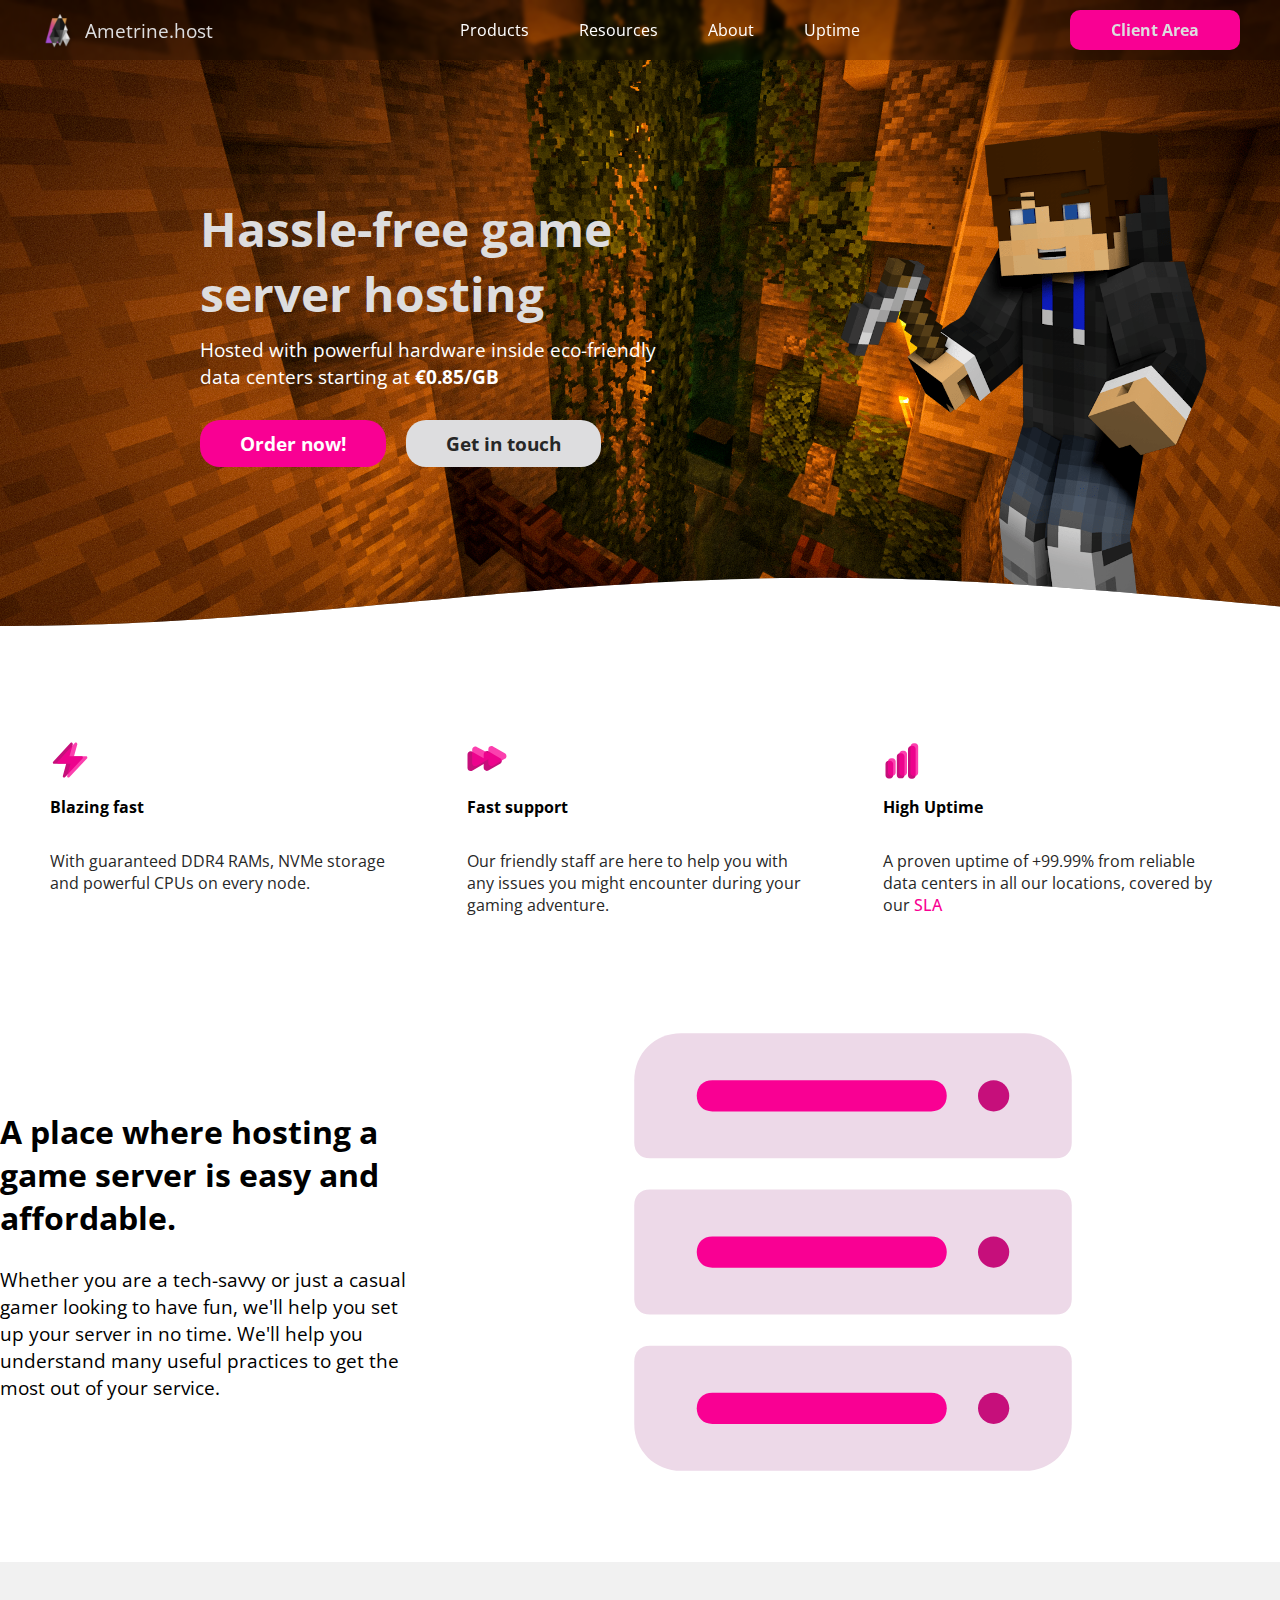
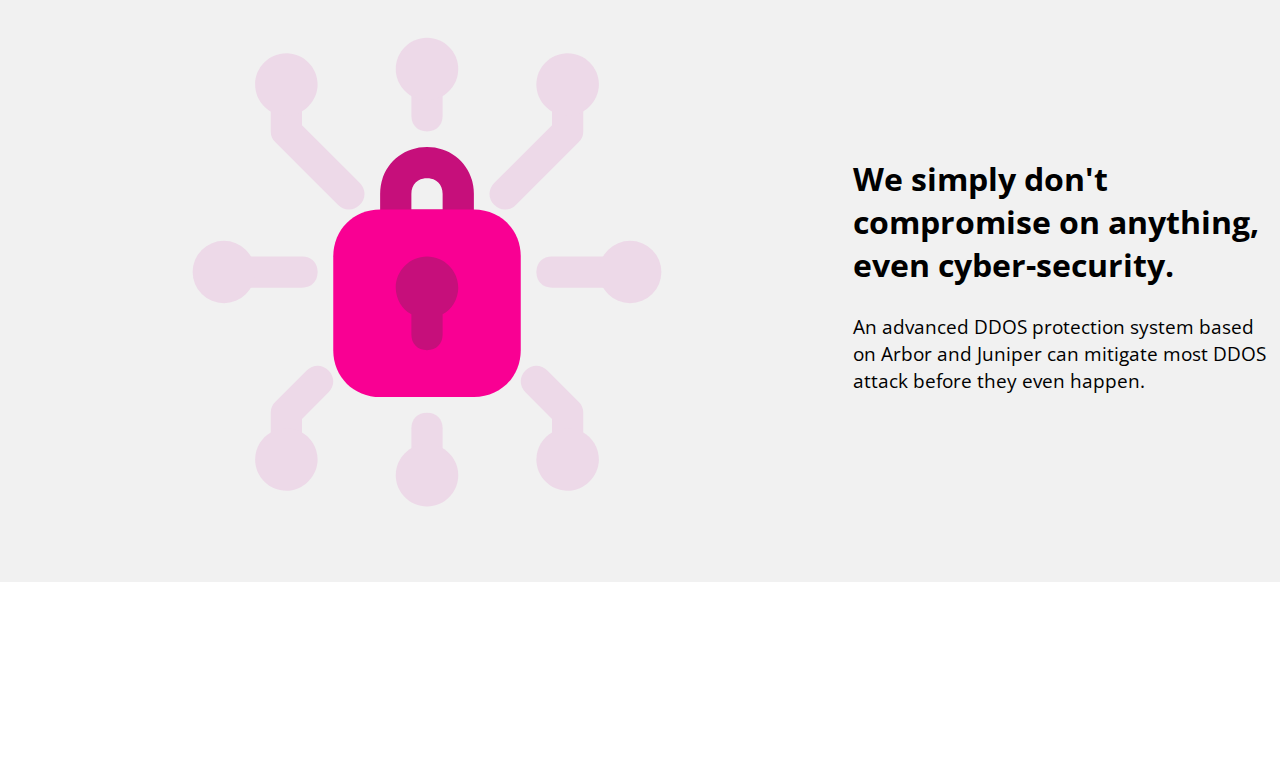
==== html/index.html @ de7c8559 "Cleanup" ====
<!DOCTYPE html>
<html>

<head>
    <link rel="stylesheet" href="../css/index.css">

    <link rel="preconnect" href="https://fonts.googleapis.com">
    <link rel="preconnect" href="https://fonts.gstatic.com" crossorigin>
    <link
        href="https://fonts.googleapis.com/css2?family=Open+Sans:ital,wght@0,400;0,500;0,700;1,400;1,500;1,700&display=swap"
        rel="stylesheet">
</head>

<body>
    <nav>
        <div>
            <a id="logo-wrapper" href=""><img width="40px" src="../images/trademark/AmetrineSmall.webp">Ametrine.host</a>
            <div class="anchor-wrapper">
                <a href="">Products</a>
                <a href="">Resources</a>
                <a href="">About</a>
                <a href="">Uptime</a>
            </div>
            <a id="client-area" href="">Client Area</a>
        </div>
    </nav>
    <header>
        <div class="content-wrapper">
            <span class="header-text">
                <h1>
                    Hassle-free game server hosting
                </h1>
                <p>Hosted with powerful hardware inside eco-friendly data centers starting at <b>€0.85/GB</b></p>
                <div class="cta">
                    <a class="cta-1" href="">Order now!</a>
                    <a class="cta-2" href="">Get in touch</a>
                </div>
            </span>
        </div>
        <!--TODO: replace skin.png with commercial use imagery-->
        <img src="../images/skin.png">
    </header>
    <section id="cards-wrapper">
        <div class="cards">
            <div class="card">
                <img src="../images/svg/bolt.svg" width="40" height="40"/>
                <p><b>Blazing fast</b></p>
                <p>With guaranteed DDR4 RAMs, NVMe storage and powerful CPUs on every node.</p>
            </div>
            <div class="card">
                <img src="../images/svg/fast.svg" width="40" height="40"/>
                <p><b>Fast support</b></p>
                <p>Our friendly staff are here to help you with any issues you might encounter during your gaming adventure.</p>
            </div>
            <div class="card">
                <img src="../images/svg/uptime.svg" width="40" height="40"/>
                <p><b>High Uptime</b></p>
                <p>A proven uptime of +99.99% from reliable data centers in all our locations, covered by our <a href="">SLA</a></p>
            </div>
            <!--
            <div class="card">
                <img src="../images/svg/backup.svg" width="40" height="40"/>
                <p><b>Automatic Backups</b></p>
                <p><b>PLANNED FEATURE:</b> Offsite automatic backups every 12 hours.</p>
            </div>
            -->
        </div>
    </section>
    <section>
        <div class="long-description">
            <div class="left">
                <span>
                    <h2>A place where hosting a game server is easy and affordable.</h2>
                    <p>
                        Whether you are a tech-savvy or just a casual gamer looking to have fun, we'll help you set up your server in no time. We'll help you understand many
                        useful practices to get the most out of your service.
                    </p>
                </span>
                <img width="500" src="../images/svg/database.svg"/>
            </div>
        </div>
        <div class="long-description">
            <div class="right">
                <img width="500" src="../images/svg/cyber.svg"/>
                <span>
                    <h2>We simply don't compromise on anything, even cyber-security.</h2>
                    <p>
                        An advanced DDOS protection system based on Arbor and Juniper can mitigate most DDOS attack before they even happen.
                    </p>
                </span>
            </div>
        </div>
    </section>
    <script src="../js/index.js"></script>
</body>

</html>
---- css/index.css ----
:root{
    --page-gutter: 40px;
    --black: #272727;
    --white: #DDDDDF;
    --orange: #FE9000;
    --pink: #F90093;
    --magenta: #C60F7B;
    --content-width: 1280px;
    --border-radius: 10px;
}

* {
    box-sizing: border-box;
    font-family: 'Open Sans', sans-serif;
}

body{
    display: grid;
    margin: 0;
    grid-template-columns: 1fr;
    row-gap: 0;
    background-color: white;
    padding: 0 0 200px 0;
}

nav{
    width: 100vw;
    position: fixed;
    top: 0;
    left: 0;
    display: flex;
    justify-content: center;
    padding: 10px 0;
    z-index: 20;
    background: rgba(0,0,0,0.2);
    backdrop-filter: blur(2px);
    transition: backdrop-filter 0.5s ease, background 0.5s ease;
}
nav.scrolled{
    background: rgba(0,0,0,0.4);
    backdrop-filter: blur(5px);
}
nav > div{
    max-width: var(--content-width);
    width: 100%;
    padding: 0 var(--page-gutter);
    display: flex;
    flex-flow: row nowrap;
    justify-content: space-between;
}

#logo-wrapper{
    display: flex;
    flex-flow: row nowrap;
    align-items: center;
    gap: 5px;
    text-decoration: none;
    font-size: 1.2rem;
    color: var(--white);
    width: 170px;
    margin-right: 40px;
}

.anchor-wrapper{
    display: flex;
    gap: 50px;
    align-items: center;
}

.anchor-wrapper a{
    color: white;
    text-decoration: none;
}

.anchor-wrapper a:hover{
    color: var(--pink);
    text-decoration: none;
}

#client-area{
    width: 170px;
    padding-inline: 10px;
    background-color: var(--pink);
    display: grid;
    place-items: center;
    border-radius: var(--border-radius);
    cursor: pointer;
    text-decoration: none;
    color: var(--white);
    font-weight: bold;
}
#client-area:hover{
    filter: brightness(1.2);
}

header{
    width: 100%;
    height: 70vh;
    background: url("../images/header.jpg");
    background-size: cover;
    background-position: 0% 60%;
    backdrop-filter: brightness(0.5);
    z-index: 2;
    display: grid;
    place-items: center;
    grid-template-columns: 2fr 1fr;
    position: relative;
    padding: 0 var(--page-gutter);
    clip-path: polygon(100% 0%, 0% 0% , 0% 99.36%, 1% 99.36%, 2% 99.34%, 3% 99.32%, 4% 99.29%, 5% 99.25%, 6% 99.20%, 7% 99.14%, 8% 99.07%, 9% 99.00%, 10% 98.91%, 11% 98.82%, 12% 98.72%, 13% 98.61%, 14% 98.50%, 15% 98.38%, 16% 98.25%, 17% 98.11%, 18% 97.97%, 19% 97.82%, 20% 97.67%, 21% 97.51%, 22% 97.35%, 23% 97.18%, 24% 97.01%, 25% 96.83%, 26% 96.66%, 27% 96.48%, 28% 96.29%, 29% 96.11%, 30% 95.92%, 31% 95.74%, 32% 95.55%, 33% 95.36%, 34% 95.18%, 35% 94.99%, 36% 94.80%, 37% 94.62%, 38% 94.44%, 39% 94.26%, 40% 94.09%, 41% 93.92%, 42% 93.75%, 43% 93.59%, 44% 93.43%, 45% 93.27%, 46% 93.13%, 47% 92.98%, 48% 92.85%, 49% 92.72%, 50% 92.60%, 51% 92.48%, 52% 92.37%, 53% 92.27%, 54% 92.18%, 55% 92.09%, 56% 92.02%, 57% 91.95%, 58% 91.89%, 59% 91.84%, 60% 91.80%, 61% 91.76%, 62% 91.74%, 63% 91.73%, 64% 91.72%, 65% 91.72%, 66% 91.74%, 67% 91.76%, 68% 91.79%, 69% 91.83%, 70% 91.88%, 71% 91.94%, 72% 92.00%, 73% 92.08%, 74% 92.16%, 75% 92.25%, 76% 92.35%, 77% 92.46%, 78% 92.57%, 79% 92.70%, 80% 92.82%, 81% 92.96%, 82% 93.10%, 83% 93.25%, 84% 93.40%, 85% 93.56%, 86% 93.72%, 87% 93.89%, 88% 94.06%, 89% 94.23%, 90% 94.41%, 91% 94.59%, 92% 94.77%, 93% 94.96%, 94% 95.14%, 95% 95.33%, 96% 95.52%, 97% 95.70%, 98% 95.89%, 99% 96.08%, 100% 96.26%);
}
header img{
    height: 500px;
    align-self:flex-end;
    justify-self: left;
    margin-right: 20px;
}
.content-wrapper{
    display: grid;
    width: 100%;
    max-width: var(--content-width);
    place-items: center;
}

.header-text{
    display: grid;
    text-align: left;
    max-width: 480px;
}

header .content-wrapper h1{
    color: var(--white);
    font-size: 3rem;
    margin-bottom: 10px;
}
header .content-wrapper p{
    color: white;
    margin: 0;
    font-size: 1.2rem;
}

.cta{
    display: flex;
    gap: 20px;
    margin-top: 30px;
}
.cta a{
    padding: 10px 40px;
    border-radius: calc(var(--border-radius) * 2);
    text-decoration: none;
    font-size: 1.2rem;
    font-weight: bold;
}
.cta a:hover{
    filter: brightness(1.2);
}
.cta a.cta-1{
    background: var(--pink);
    color: white;
}
.cta a.cta-2{
    background: var(--white);
    color: var(--black);
}

section {
    display: grid;
    place-items: center;
    width: 100%;
}

#cards-wrapper{
    padding: 0 var(--page-gutter);
}

.cards{
    display: grid;
    grid-template-columns: repeat(3, 1fr);
    margin-top: 100px;
    max-width: var(--content-width);
    width: 100%;
    column-gap: 50px;
}

.card{
    display: flex;
    flex-flow: column nowrap;
    padding: 10px;
    border-radius: var(--border-radius);
    transition: transform 0.5s ease,
                background 0.5s ease,
                box-shadow 0.5s ease;
}

.card:hover{
    background: #f1f1f1;
    transform: translateY(-10px);
    box-shadow: 10px 10px 10px rgba(0,0,0,0.1);
}

.card svg{
    width: 40px;
}
.card > p:last-of-type{
    color: #272727;
    font-weight: 400;
}


.long-description{
    display: grid;
    place-items: center;
    width: 100%;
}

.long-description div{
    width: 100%;
    max-width: var(--content-width);
    display: grid;
    padding: 60px 0;
}

.long-description:nth-child(2n){
    background-color: #f1f1f1;
}

.long-description div.left{
    grid-template-columns: 1fr 2fr;
}
.long-description div.right{
    grid-template-columns: 2fr 1fr;
}

.long-description img{
    justify-self: center;
}

.long-description div h2{
    font-size: 2rem;
}
.long-description div p{
    font-size: 1.2rem;
}

.long-description span{
    align-self: center;
}

section a{
    text-decoration: none;
    color: var(--pink);
    font-weight: 500;
}

section a:hover{
    color: var(--magenta);
}

@media (max-width: 1000px){

}
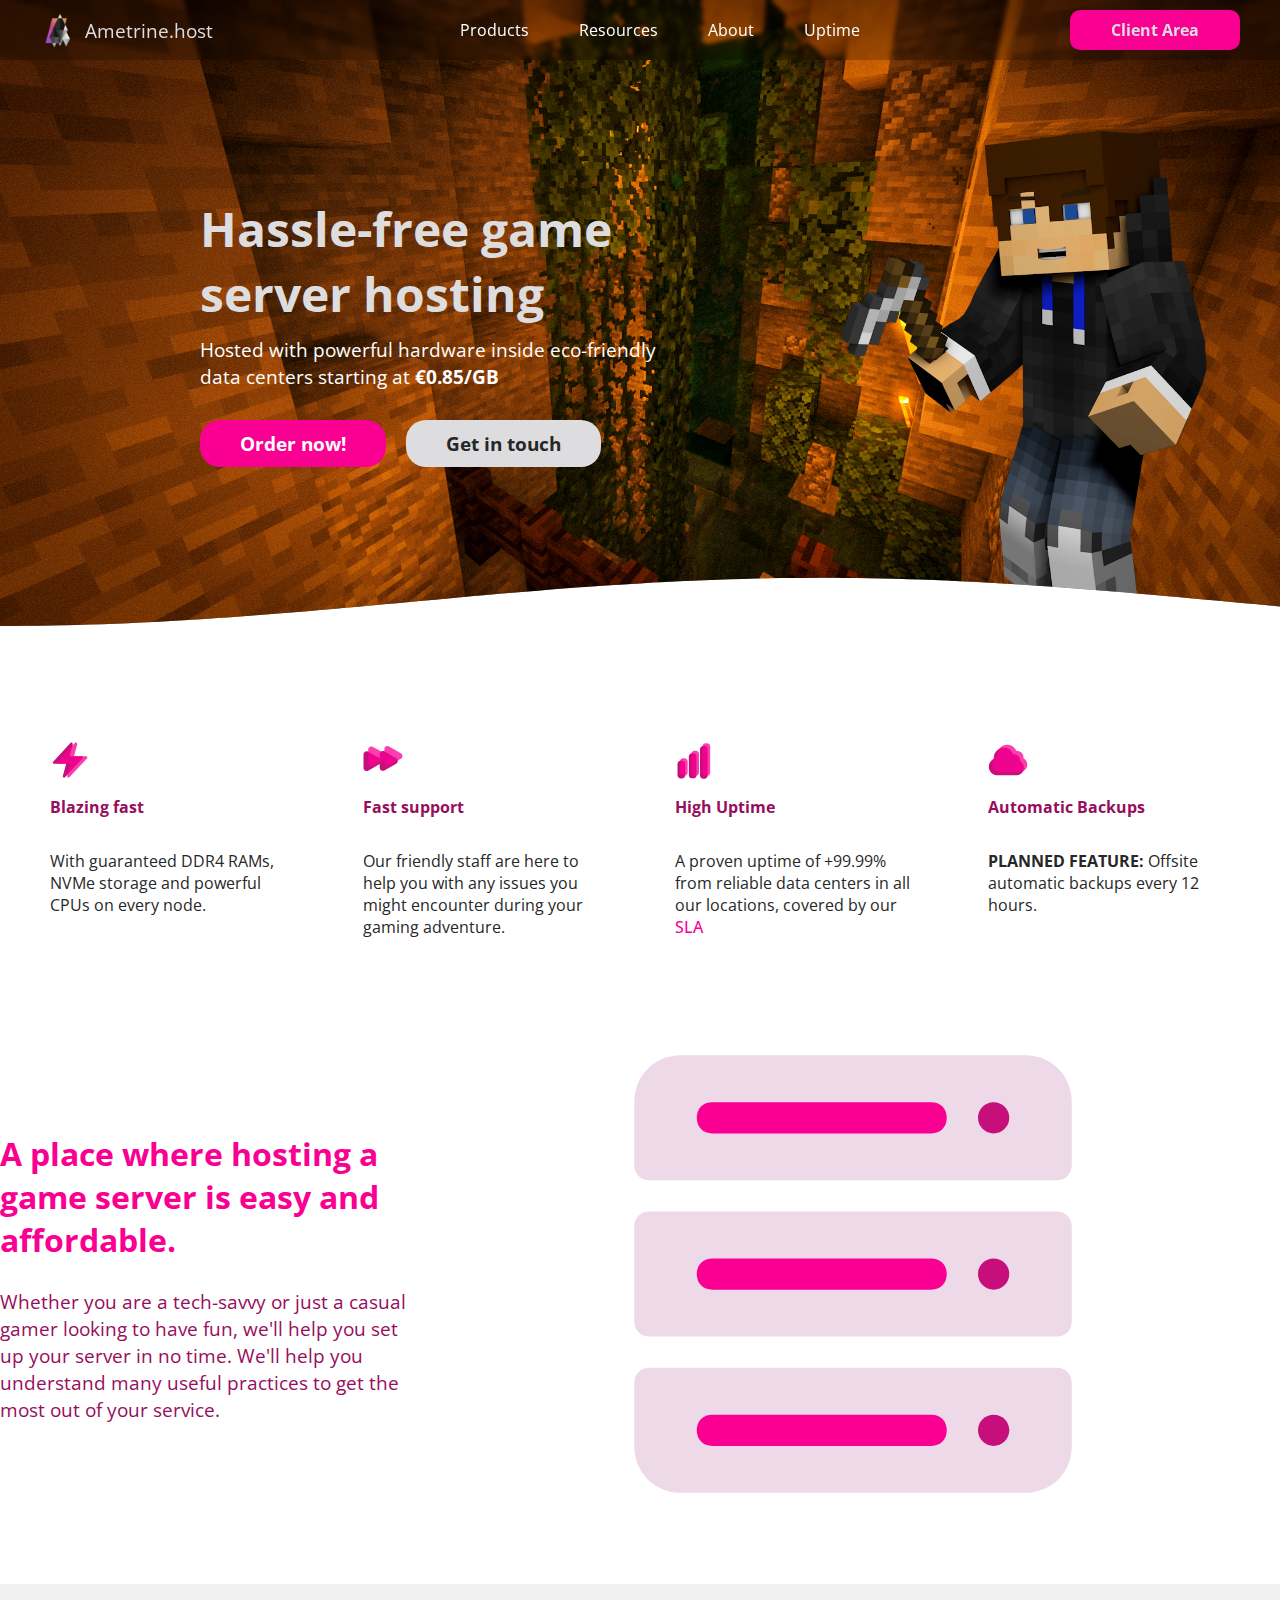
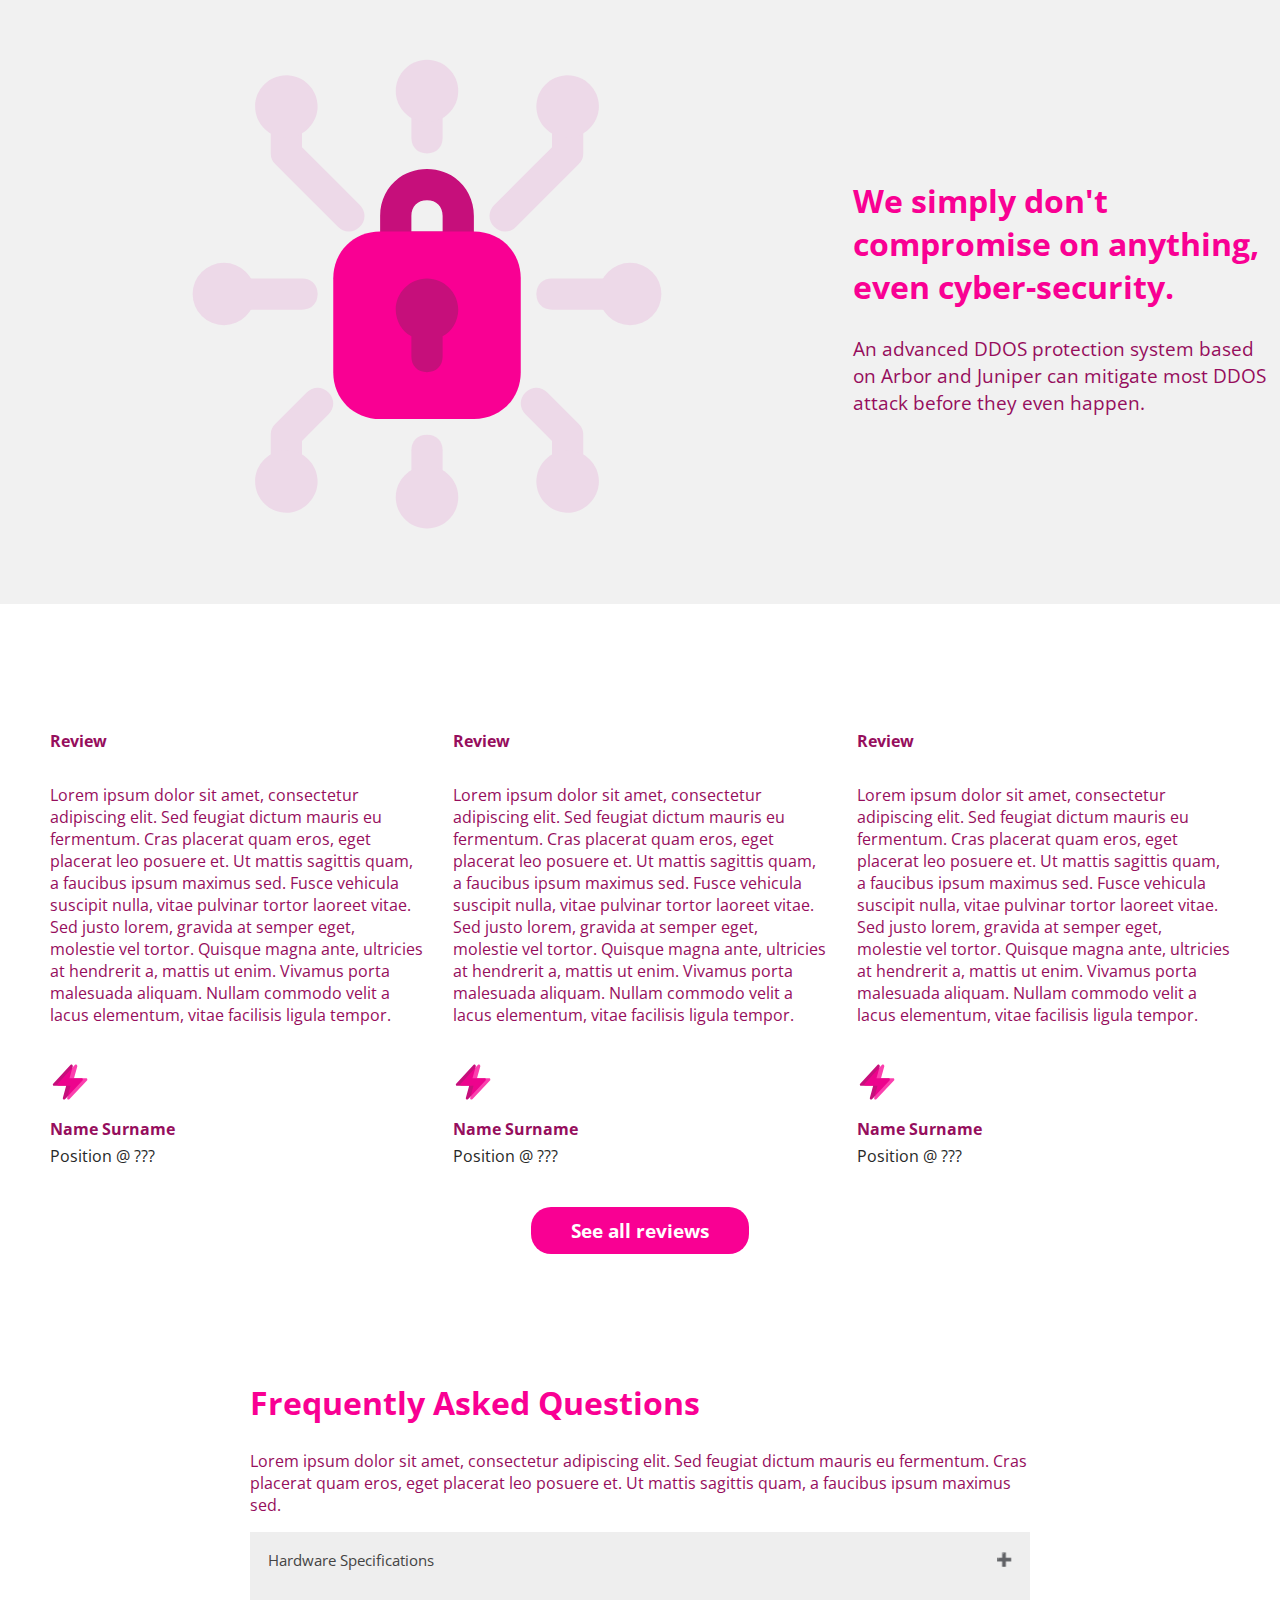
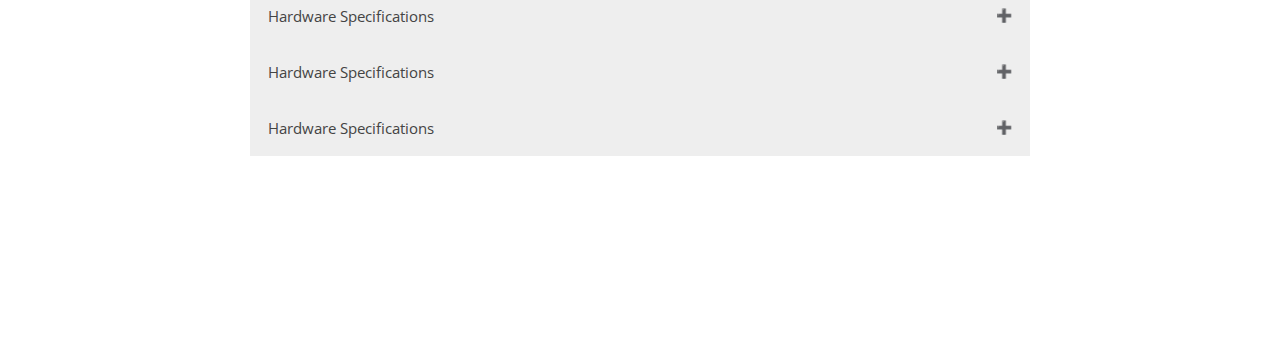
==== commit 1a73cf1b: "." ====
--- a/html/index.html
+++ b/html/index.html
@@ -57,13 +57,12 @@
                 <p><b>High Uptime</b></p>
                 <p>A proven uptime of +99.99% from reliable data centers in all our locations, covered by our <a href="">SLA</a></p>
             </div>
-            <!--
             <div class="card">
                 <img src="../images/svg/backup.svg" width="40" height="40"/>
                 <p><b>Automatic Backups</b></p>
                 <p><b>PLANNED FEATURE:</b> Offsite automatic backups every 12 hours.</p>
             </div>
-            -->
+            
         </div>
     </section>
     <section>
@@ -91,6 +90,58 @@
             </div>
         </div>
     </section>
+    <section id="reviews-wrapper">
+        <div class="cards">
+            <div class="card">
+                <p><b>Review</b></p>
+                <p>Lorem ipsum dolor sit amet, consectetur adipiscing elit. Sed feugiat dictum mauris eu fermentum. Cras placerat quam eros, eget placerat leo posuere et. Ut mattis sagittis quam, a faucibus ipsum maximus sed. Fusce vehicula suscipit nulla, vitae pulvinar tortor laoreet vitae. Sed justo lorem, gravida at semper eget, molestie vel tortor. Quisque magna ante, ultricies at hendrerit a, mattis ut enim. Vivamus porta malesuada aliquam. Nullam commodo velit a lacus elementum, vitae facilisis ligula tempor.</p>
+                <img src="../images/svg/bolt.svg" width="40" height="40"/>
+                <p><b>Name Surname</b></p>
+                <p>Position @ ???</p>
+            </div>
+            <div class="card">
+                <p><b>Review</b></p>
+                <p>Lorem ipsum dolor sit amet, consectetur adipiscing elit. Sed feugiat dictum mauris eu fermentum. Cras placerat quam eros, eget placerat leo posuere et. Ut mattis sagittis quam, a faucibus ipsum maximus sed. Fusce vehicula suscipit nulla, vitae pulvinar tortor laoreet vitae. Sed justo lorem, gravida at semper eget, molestie vel tortor. Quisque magna ante, ultricies at hendrerit a, mattis ut enim. Vivamus porta malesuada aliquam. Nullam commodo velit a lacus elementum, vitae facilisis ligula tempor.</p>
+                <img src="../images/svg/bolt.svg" width="40" height="40"/>
+                <p><b>Name Surname</b></p>
+                <p>Position @ ???</p>
+            </div>
+            <div class="card">
+                <p><b>Review</b></p>
+                <p>Lorem ipsum dolor sit amet, consectetur adipiscing elit. Sed feugiat dictum mauris eu fermentum. Cras placerat quam eros, eget placerat leo posuere et. Ut mattis sagittis quam, a faucibus ipsum maximus sed. Fusce vehicula suscipit nulla, vitae pulvinar tortor laoreet vitae. Sed justo lorem, gravida at semper eget, molestie vel tortor. Quisque magna ante, ultricies at hendrerit a, mattis ut enim. Vivamus porta malesuada aliquam. Nullam commodo velit a lacus elementum, vitae facilisis ligula tempor.</p>
+                <img src="../images/svg/bolt.svg" width="40" height="40"/>
+                <p><b>Name Surname</b></p>
+                <p>Position @ ???</p>
+            </div>
+        </div>
+        <div class="cta">
+            <a class="cta-1" href="">See all reviews</a>
+        </div>
+    </section>
+    <section>
+        <div class="faq">
+            <div>
+                <h2>Frequently Asked Questions</h2>
+                <p>Lorem ipsum dolor sit amet, consectetur adipiscing elit. Sed feugiat dictum mauris eu fermentum. Cras placerat quam eros, eget placerat leo posuere et. Ut mattis sagittis quam, a faucibus ipsum maximus sed.</p>
+            </div>
+            <button type="button" class="collapsible">Hardware Specifications</button>
+            <div class="content">
+              <p>Lorem ipsum etc.</p>
+            </div>
+            <button type="button" class="collapsible">Hardware Specifications</button>
+            <div class="content">
+              <p>Lorem ipsum etc.</p>
+            </div> 
+            <button type="button" class="collapsible">Hardware Specifications</button>
+            <div class="content">
+              <p>Lorem ipsum etc.</p>
+            </div> 
+            <button type="button" class="collapsible">Hardware Specifications</button>
+            <div class="content">
+              <p>Lorem ipsum etc.</p>
+            </div> 
+        </div>
+    </section>
     <script src="../js/index.js"></script>
 </body>
 
--- a/css/index.css
+++ b/css/index.css
@@ -4,9 +4,10 @@
     --white: #DDDDDF;
     --orange: #FE9000;
     --pink: #F90093;
-    --magenta: #C60F7B;
+    --magenta: #960e5d;
     --content-width: 1280px;
     --border-radius: 10px;
+    --faq-width: 100%;
 }
 
 * {
@@ -93,6 +94,20 @@
     filter: brightness(1.2);
 }
 
+
+
+
+
+h2{
+    color: var(--pink);
+}
+p{
+    color: var(--magenta);  
+}
+
+
+
+
 header{
     width: 100%;
     height: 70vh;
@@ -162,19 +177,23 @@
     color: var(--black);
 }
 
+
+
+
+
 section {
     display: grid;
     place-items: center;
     width: 100%;
 }
 
-#cards-wrapper{
+#cards-wrapper, #reviews-wrapper {
     padding: 0 var(--page-gutter);
 }
 
 .cards{
     display: grid;
-    grid-template-columns: repeat(3, 1fr);
+    grid-template-columns: repeat(4, 1fr);
     margin-top: 100px;
     max-width: var(--content-width);
     width: 100%;
@@ -197,6 +216,28 @@
     box-shadow: 10px 10px 10px rgba(0,0,0,0.1);
 }
 
+#reviews-wrapper .cards{
+    grid-template-columns: repeat(3, 1fr);
+    column-gap: 10px;
+    pointer-events: none;
+}
+
+#reviews-wrapper img{
+    margin-top: 20px;
+}
+
+#reviews-wrapper img ~ p{
+    margin-bottom: 0;
+}
+
+#reviews-wrapper img ~ p ~ p{
+    margin-top: 5px;
+}
+
+#reviews-wrapper .cta{
+    margin-inline: auto;
+}
+
 .card svg{
     width: 40px;
 }
@@ -255,6 +296,60 @@
     color: var(--magenta);
 }
 
+/* Style the button that is used to open and close the collapsible content */
+.collapsible {
+    background-color: #eee;
+    color: #444;
+    cursor: pointer;
+    padding: 18px;
+    width: 100%;
+    border: none;
+    text-align: left;
+    outline: none;
+    font-size: 15px;
+    max-width: var(--faq-width);
+  }
+  
+  /* Add a background color to the button if it is clicked on (add the .active class with JS), and when you move the mouse over it (hover) */
+  .active, .collapsible:hover {
+    background-color: #ccc;
+  }
+  .content {
+    padding: 0 18px;
+    background-color: white;
+    max-height: 0;
+    overflow: hidden;
+    transition: max-height 0.2s ease-out;
+    max-width: var(--faq-width);
+    text-align: left;
+  }
+  .collapsible:after {
+    content: '\02795'; /* Unicode character for "plus" sign (+) */
+    font-size: 13px;
+    color: white;
+    float: right;
+    margin-left: 5px;
+  }
+  
+  .active:after {
+    content: "\2796"; /* Unicode character for "minus" sign (-) */
+  }
+
+  .faq{
+    width: 100%;
+    max-width: var(--content-width);
+    padding: 0 250px;
+    text-align: center;
+    margin-top: 100px;
+  }
+  .faq > div:not(.content){
+    margin-inline: auto;
+    text-align: left;
+  }
+  .faq h2{
+    font-size: 2rem;
+  }
+
 @media (max-width: 1000px){
 
 }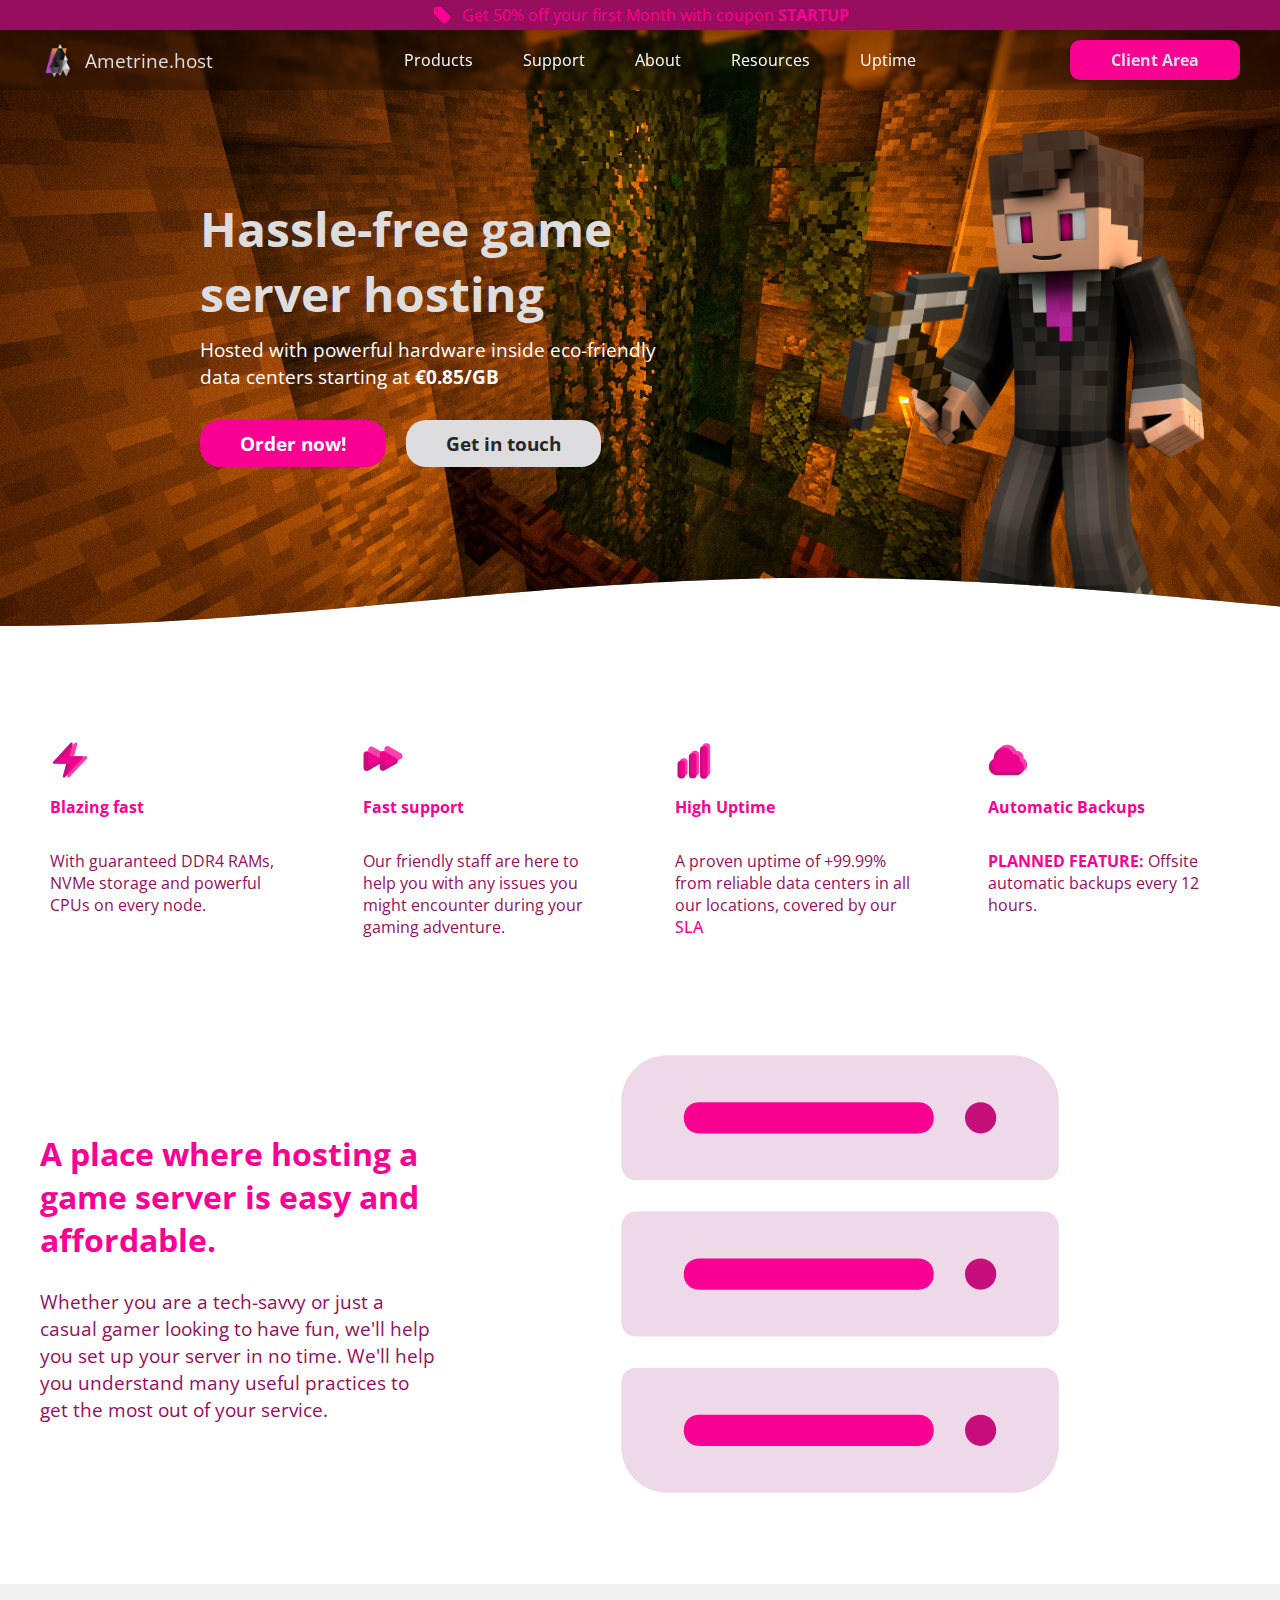
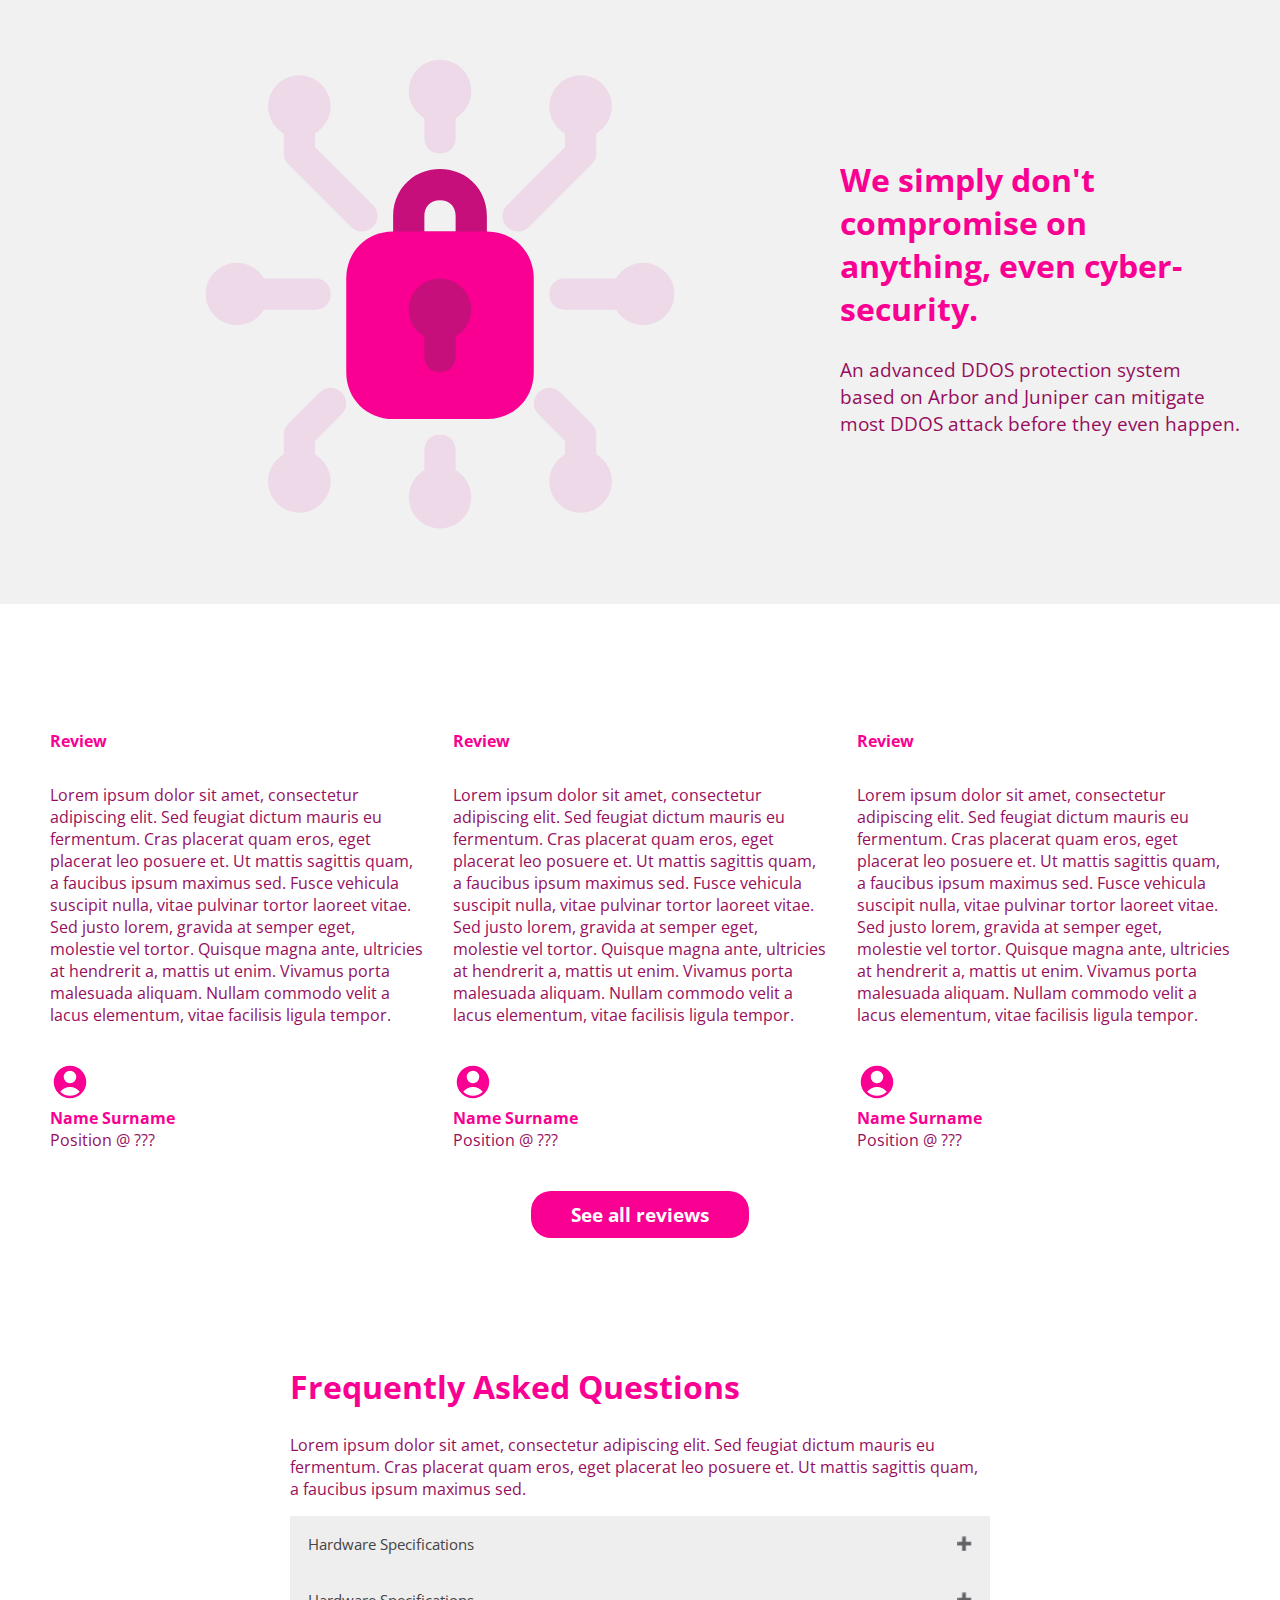
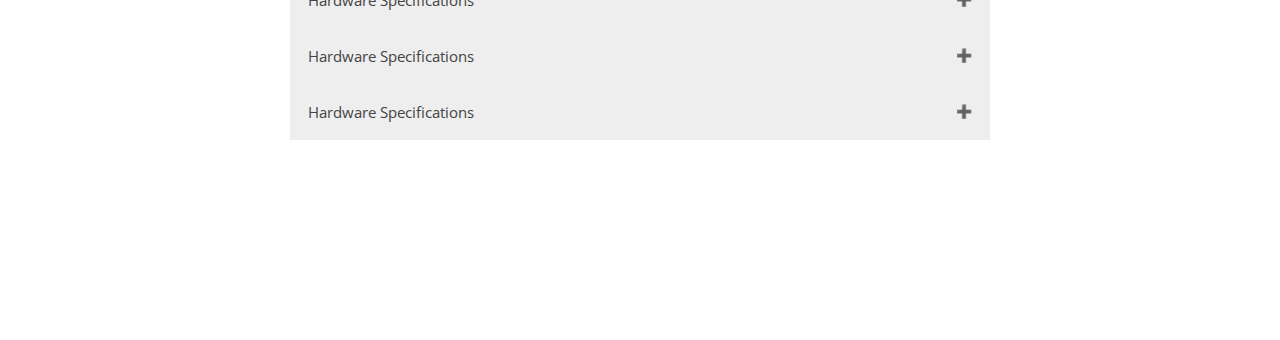
==== commit 7c463cef: "." ====
--- a/html/index.html
+++ b/html/index.html
@@ -13,12 +13,36 @@
 
 <body>
     <nav>
+        <div class="banner">
+            <div id="cycler">
+                <span>
+                    <svg xmlns="http://www.w3.org/2000/svg" viewBox="0 0 24 24" fill="currentColor" class="w-6 h-6">
+                        <path fill-rule="evenodd" d="M5.25 2.25a3 3 0 00-3 3v4.318a3 3 0 00.879 2.121l9.58 9.581c.92.92 2.39 1.186 3.548.428a18.849 18.849 0 005.441-5.44c.758-1.16.492-2.629-.428-3.548l-9.58-9.581a3 3 0 00-2.122-.879H5.25zM6.375 7.5a1.125 1.125 0 100-2.25 1.125 1.125 0 000 2.25z" clip-rule="evenodd" />
+                    </svg>              
+                    <p>Get 50% off your first Month with coupon <b>STARTUP</b></p>
+                </span>
+                <span>
+                    <svg xmlns="http://www.w3.org/2000/svg" viewBox="0 0 24 24" fill="currentColor" class="w-6 h-6">
+                        <path fill-rule="evenodd" d="M9.315 7.584C12.195 3.883 16.695 1.5 21.75 1.5a.75.75 0 01.75.75c0 5.056-2.383 9.555-6.084 12.436A6.75 6.75 0 019.75 22.5a.75.75 0 01-.75-.75v-4.131A15.838 15.838 0 016.382 15H2.25a.75.75 0 01-.75-.75 6.75 6.75 0 017.815-6.666zM15 6.75a2.25 2.25 0 100 4.5 2.25 2.25 0 000-4.5z" clip-rule="evenodd" />
+                        <path d="M5.26 17.242a.75.75 0 10-.897-1.203 5.243 5.243 0 00-2.05 5.022.75.75 0 00.625.627 5.243 5.243 0 005.022-2.051.75.75 0 10-1.202-.897 3.744 3.744 0 01-3.008 1.51c0-1.23.592-2.323 1.51-3.008z" />
+                      </svg>                                    
+                    <p>Join our <a href="">Discord server</a> and ask for a free trial!</p>
+                </span>
+                <span>
+                    <svg xmlns="http://www.w3.org/2000/svg" viewBox="0 0 24 24" fill="currentColor" class="w-6 h-6">
+                        <path fill-rule="evenodd" d="M5.25 2.25a3 3 0 00-3 3v4.318a3 3 0 00.879 2.121l9.58 9.581c.92.92 2.39 1.186 3.548.428a18.849 18.849 0 005.441-5.44c.758-1.16.492-2.629-.428-3.548l-9.58-9.581a3 3 0 00-2.122-.879H5.25zM6.375 7.5a1.125 1.125 0 100-2.25 1.125 1.125 0 000 2.25z" clip-rule="evenodd" />
+                    </svg>              
+                    <p>Get 50% off your first Month with coupon <b>STARTUP</b></p>
+                </span>
+            </div>
+        </div>
         <div>
             <a id="logo-wrapper" href=""><img width="40px" src="../images/trademark/AmetrineSmall.webp">Ametrine.host</a>
             <div class="anchor-wrapper">
                 <a href="">Products</a>
+                <a href="">Support</a>
+                <a href="">About</a>
                 <a href="">Resources</a>
-                <a href="">About</a>
                 <a href="">Uptime</a>
             </div>
             <a id="client-area" href="">Client Area</a>
@@ -38,7 +62,7 @@
             </span>
         </div>
         <!--TODO: replace skin.png with commercial use imagery-->
-        <img src="../images/skin.png">
+        <img src="../images/Skin1.png">
     </header>
     <section id="cards-wrapper">
         <div class="cards">
@@ -95,21 +119,27 @@
             <div class="card">
                 <p><b>Review</b></p>
                 <p>Lorem ipsum dolor sit amet, consectetur adipiscing elit. Sed feugiat dictum mauris eu fermentum. Cras placerat quam eros, eget placerat leo posuere et. Ut mattis sagittis quam, a faucibus ipsum maximus sed. Fusce vehicula suscipit nulla, vitae pulvinar tortor laoreet vitae. Sed justo lorem, gravida at semper eget, molestie vel tortor. Quisque magna ante, ultricies at hendrerit a, mattis ut enim. Vivamus porta malesuada aliquam. Nullam commodo velit a lacus elementum, vitae facilisis ligula tempor.</p>
-                <img src="../images/svg/bolt.svg" width="40" height="40"/>
+                <svg xmlns="http://www.w3.org/2000/svg" viewBox="0 0 24 24" fill="currentColor" class="w-6 h-6">
+                    <path fill-rule="evenodd" d="M18.685 19.097A9.723 9.723 0 0021.75 12c0-5.385-4.365-9.75-9.75-9.75S2.25 6.615 2.25 12a9.723 9.723 0 003.065 7.097A9.716 9.716 0 0012 21.75a9.716 9.716 0 006.685-2.653zm-12.54-1.285A7.486 7.486 0 0112 15a7.486 7.486 0 015.855 2.812A8.224 8.224 0 0112 20.25a8.224 8.224 0 01-5.855-2.438zM15.75 9a3.75 3.75 0 11-7.5 0 3.75 3.75 0 017.5 0z" clip-rule="evenodd" />
+                </svg>                  
                 <p><b>Name Surname</b></p>
                 <p>Position @ ???</p>
             </div>
             <div class="card">
                 <p><b>Review</b></p>
                 <p>Lorem ipsum dolor sit amet, consectetur adipiscing elit. Sed feugiat dictum mauris eu fermentum. Cras placerat quam eros, eget placerat leo posuere et. Ut mattis sagittis quam, a faucibus ipsum maximus sed. Fusce vehicula suscipit nulla, vitae pulvinar tortor laoreet vitae. Sed justo lorem, gravida at semper eget, molestie vel tortor. Quisque magna ante, ultricies at hendrerit a, mattis ut enim. Vivamus porta malesuada aliquam. Nullam commodo velit a lacus elementum, vitae facilisis ligula tempor.</p>
-                <img src="../images/svg/bolt.svg" width="40" height="40"/>
+                <svg xmlns="http://www.w3.org/2000/svg" viewBox="0 0 24 24" fill="currentColor" class="w-6 h-6">
+                    <path fill-rule="evenodd" d="M18.685 19.097A9.723 9.723 0 0021.75 12c0-5.385-4.365-9.75-9.75-9.75S2.25 6.615 2.25 12a9.723 9.723 0 003.065 7.097A9.716 9.716 0 0012 21.75a9.716 9.716 0 006.685-2.653zm-12.54-1.285A7.486 7.486 0 0112 15a7.486 7.486 0 015.855 2.812A8.224 8.224 0 0112 20.25a8.224 8.224 0 01-5.855-2.438zM15.75 9a3.75 3.75 0 11-7.5 0 3.75 3.75 0 017.5 0z" clip-rule="evenodd" />
+                </svg>
                 <p><b>Name Surname</b></p>
                 <p>Position @ ???</p>
             </div>
             <div class="card">
                 <p><b>Review</b></p>
                 <p>Lorem ipsum dolor sit amet, consectetur adipiscing elit. Sed feugiat dictum mauris eu fermentum. Cras placerat quam eros, eget placerat leo posuere et. Ut mattis sagittis quam, a faucibus ipsum maximus sed. Fusce vehicula suscipit nulla, vitae pulvinar tortor laoreet vitae. Sed justo lorem, gravida at semper eget, molestie vel tortor. Quisque magna ante, ultricies at hendrerit a, mattis ut enim. Vivamus porta malesuada aliquam. Nullam commodo velit a lacus elementum, vitae facilisis ligula tempor.</p>
-                <img src="../images/svg/bolt.svg" width="40" height="40"/>
+                <svg xmlns="http://www.w3.org/2000/svg" viewBox="0 0 24 24" fill="currentColor" class="w-6 h-6">
+                    <path fill-rule="evenodd" d="M18.685 19.097A9.723 9.723 0 0021.75 12c0-5.385-4.365-9.75-9.75-9.75S2.25 6.615 2.25 12a9.723 9.723 0 003.065 7.097A9.716 9.716 0 0012 21.75a9.716 9.716 0 006.685-2.653zm-12.54-1.285A7.486 7.486 0 0112 15a7.486 7.486 0 015.855 2.812A8.224 8.224 0 0112 20.25a8.224 8.224 0 01-5.855-2.438zM15.75 9a3.75 3.75 0 11-7.5 0 3.75 3.75 0 017.5 0z" clip-rule="evenodd" />
+                </svg>
                 <p><b>Name Surname</b></p>
                 <p>Position @ ???</p>
             </div>
@@ -126,7 +156,7 @@
             </div>
             <button type="button" class="collapsible">Hardware Specifications</button>
             <div class="content">
-              <p>Lorem ipsum etc.</p>
+              <p>Lorem ipsum dolor sit amet, consectetur adipiscing elit. Vivamus id facilisis neque, ut vestibulum massa. Nulla blandit vehicula ex, sed tempor justo lacinia eu. Nulla at dolor lectus. Suspendisse ac placerat dui. Pellentesque fermentum eleifend nunc. Ut pretium augue in nunc congue, non sodales tellus posuere.</p>
             </div>
             <button type="button" class="collapsible">Hardware Specifications</button>
             <div class="content">
--- a/css/index.css
+++ b/css/index.css
@@ -7,7 +7,8 @@
     --magenta: #960e5d;
     --content-width: 1280px;
     --border-radius: 10px;
-    --faq-width: 100%;
+    --faq-width: 700px;
+    --banner-height: 30px;
 }
 
 * {
@@ -27,15 +28,18 @@
 nav{
     width: 100vw;
     position: fixed;
-    top: 0;
+    top: 0px;
     left: 0;
     display: flex;
     justify-content: center;
-    padding: 10px 0;
+    align-items: center;
+    padding: 0 0 10px 0;
     z-index: 20;
     background: rgba(0,0,0,0.2);
     backdrop-filter: blur(2px);
     transition: backdrop-filter 0.5s ease, background 0.5s ease;
+    flex-flow: column nowrap;
+    gap: 10px;
 }
 nav.scrolled{
     background: rgba(0,0,0,0.4);
@@ -94,11 +98,51 @@
     filter: brightness(1.2);
 }
 
-
-
-
-
-h2{
+.banner{
+    background-color: #960e5d;
+    max-width:none;
+    height: var(--banner-height);
+    display: flex;
+    justify-content:start;
+    align-items: center;
+    gap: 10px;
+    flex-flow: column nowrap;
+    overflow: hidden;
+}
+
+#cycler{
+    transition: 1s ease;
+}
+
+.banner span{
+    display: flex;
+    flex-flow: row nowrap;
+    justify-content: center;
+    gap: 10px;
+}
+
+.banner p{
+    margin: 4px 0;
+    color: var(--pink);
+}
+
+.banner svg{
+    width: 20px;
+    color: var(--pink);
+}
+
+.banner a{
+    font-weight: bold;
+    color: var(--pink);
+    text-decoration: none;
+}
+
+
+
+
+
+
+h2, b{
     color: var(--pink);
 }
 p{
@@ -147,7 +191,7 @@
     font-size: 3rem;
     margin-bottom: 10px;
 }
-header .content-wrapper p{
+header .content-wrapper p,  header b{
     color: white;
     margin: 0;
     font-size: 1.2rem;
@@ -219,19 +263,19 @@
 #reviews-wrapper .cards{
     grid-template-columns: repeat(3, 1fr);
     column-gap: 10px;
-    pointer-events: none;
-}
-
-#reviews-wrapper img{
+}
+
+#reviews-wrapper svg{
     margin-top: 20px;
-}
-
-#reviews-wrapper img ~ p{
-    margin-bottom: 0;
-}
-
-#reviews-wrapper img ~ p ~ p{
-    margin-top: 5px;
+    color: var(--pink);
+}
+
+#reviews-wrapper svg ~ p{
+    margin: 5px 0 0 0;
+}
+
+#reviews-wrapper svg ~ p ~ p{
+    margin-top: 0;
 }
 
 #reviews-wrapper .cta{
@@ -242,7 +286,6 @@
     width: 40px;
 }
 .card > p:last-of-type{
-    color: #272727;
     font-weight: 400;
 }
 
@@ -257,7 +300,7 @@
     width: 100%;
     max-width: var(--content-width);
     display: grid;
-    padding: 60px 0;
+    padding: 60px var(--page-gutter);
 }
 
 .long-description:nth-child(2n){
@@ -321,7 +364,6 @@
     overflow: hidden;
     transition: max-height 0.2s ease-out;
     max-width: var(--faq-width);
-    text-align: left;
   }
   .collapsible:after {
     content: '\02795'; /* Unicode character for "plus" sign (+) */
@@ -338,13 +380,14 @@
   .faq{
     width: 100%;
     max-width: var(--content-width);
-    padding: 0 250px;
+    padding: 0 var(--page-gutter);
     text-align: center;
     margin-top: 100px;
   }
-  .faq > div:not(.content){
+  .faq > div{
     margin-inline: auto;
     text-align: left;
+    max-width: var(--faq-width);
   }
   .faq h2{
     font-size: 2rem;
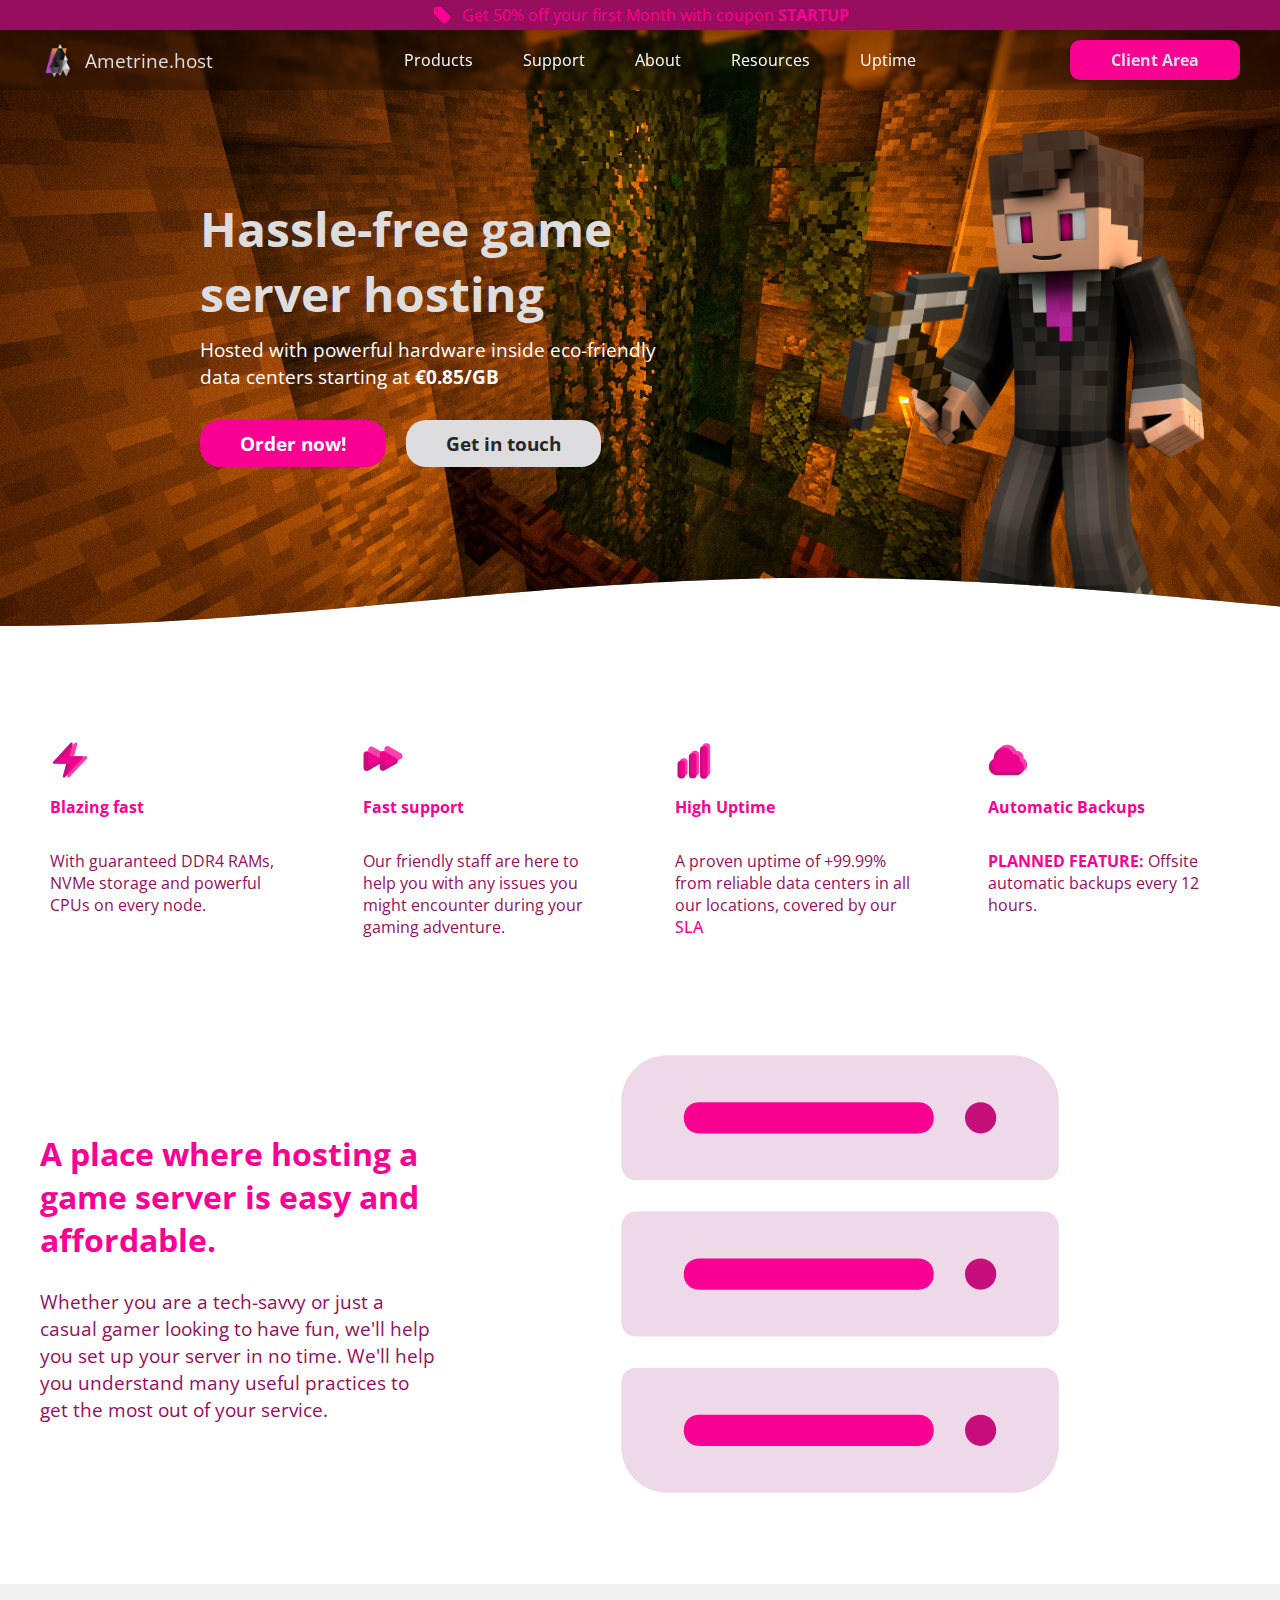
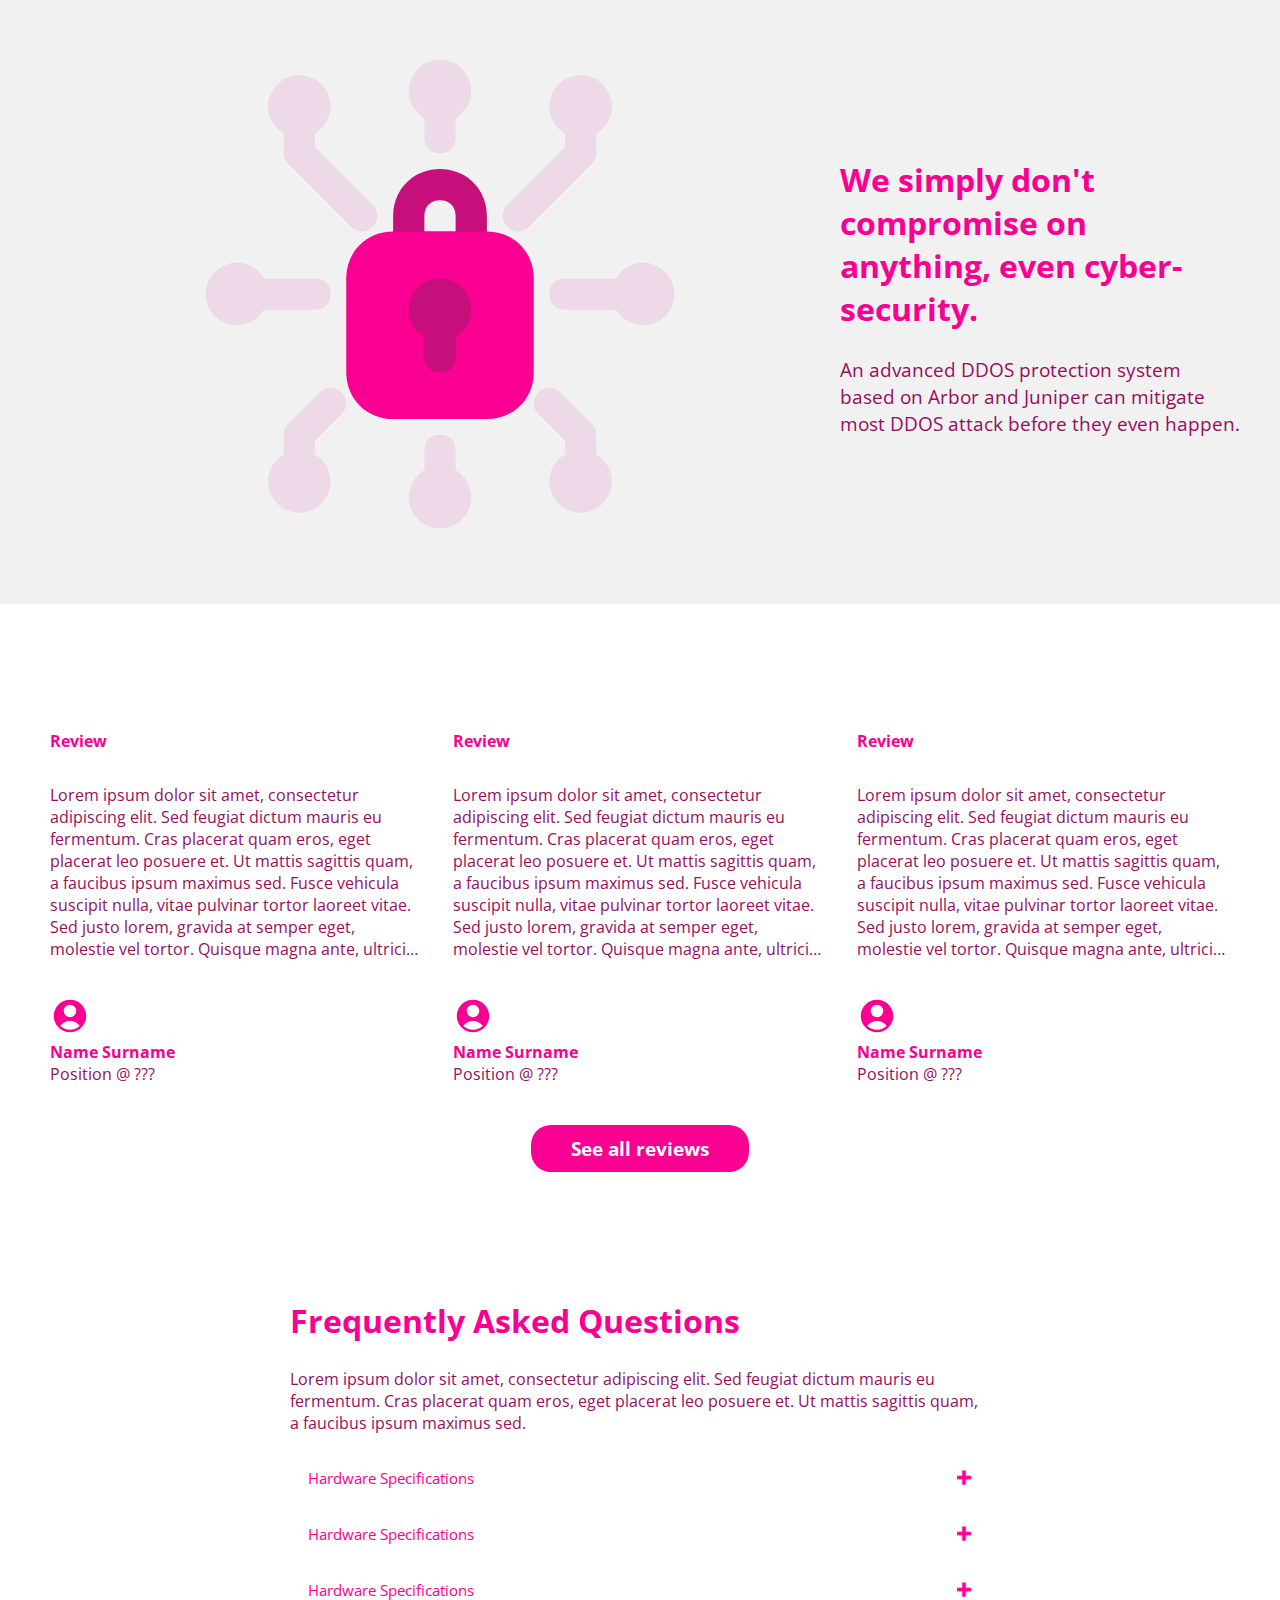
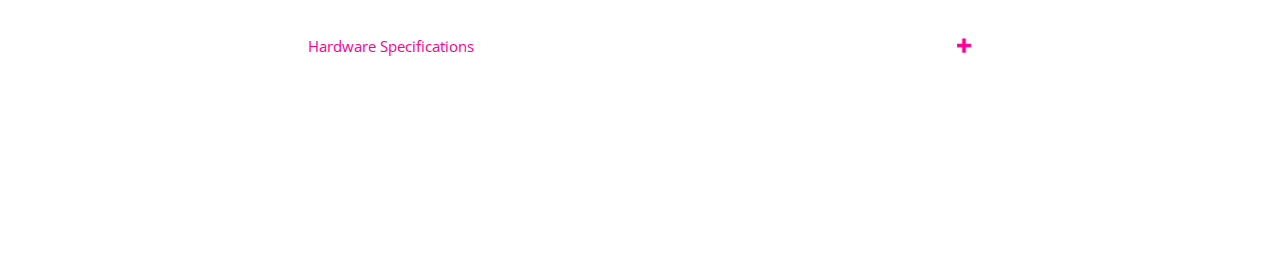
==== commit f393c913: "." ====
--- a/html/index.html
+++ b/html/index.html
@@ -27,12 +27,6 @@
                         <path d="M5.26 17.242a.75.75 0 10-.897-1.203 5.243 5.243 0 00-2.05 5.022.75.75 0 00.625.627 5.243 5.243 0 005.022-2.051.75.75 0 10-1.202-.897 3.744 3.744 0 01-3.008 1.51c0-1.23.592-2.323 1.51-3.008z" />
                       </svg>                                    
                     <p>Join our <a href="">Discord server</a> and ask for a free trial!</p>
-                </span>
-                <span>
-                    <svg xmlns="http://www.w3.org/2000/svg" viewBox="0 0 24 24" fill="currentColor" class="w-6 h-6">
-                        <path fill-rule="evenodd" d="M5.25 2.25a3 3 0 00-3 3v4.318a3 3 0 00.879 2.121l9.58 9.581c.92.92 2.39 1.186 3.548.428a18.849 18.849 0 005.441-5.44c.758-1.16.492-2.629-.428-3.548l-9.58-9.581a3 3 0 00-2.122-.879H5.25zM6.375 7.5a1.125 1.125 0 100-2.25 1.125 1.125 0 000 2.25z" clip-rule="evenodd" />
-                    </svg>              
-                    <p>Get 50% off your first Month with coupon <b>STARTUP</b></p>
                 </span>
             </div>
         </div>
@@ -118,7 +112,9 @@
         <div class="cards">
             <div class="card">
                 <p><b>Review</b></p>
-                <p>Lorem ipsum dolor sit amet, consectetur adipiscing elit. Sed feugiat dictum mauris eu fermentum. Cras placerat quam eros, eget placerat leo posuere et. Ut mattis sagittis quam, a faucibus ipsum maximus sed. Fusce vehicula suscipit nulla, vitae pulvinar tortor laoreet vitae. Sed justo lorem, gravida at semper eget, molestie vel tortor. Quisque magna ante, ultricies at hendrerit a, mattis ut enim. Vivamus porta malesuada aliquam. Nullam commodo velit a lacus elementum, vitae facilisis ligula tempor.</p>
+                <div class="review-description">
+                    <p>Lorem ipsum dolor sit amet, consectetur adipiscing elit. Sed feugiat dictum mauris eu fermentum. Cras placerat quam eros, eget placerat leo posuere et. Ut mattis sagittis quam, a faucibus ipsum maximus sed. Fusce vehicula suscipit nulla, vitae pulvinar tortor laoreet vitae. Sed justo lorem, gravida at semper eget, molestie vel tortor. Quisque magna ante, ultricies at hendrerit a, mattis ut enim. Vivamus porta malesuada aliquam. Nullam commodo velit a lacus elementum, vitae facilisis ligula tempor.</p>
+                </div>
                 <svg xmlns="http://www.w3.org/2000/svg" viewBox="0 0 24 24" fill="currentColor" class="w-6 h-6">
                     <path fill-rule="evenodd" d="M18.685 19.097A9.723 9.723 0 0021.75 12c0-5.385-4.365-9.75-9.75-9.75S2.25 6.615 2.25 12a9.723 9.723 0 003.065 7.097A9.716 9.716 0 0012 21.75a9.716 9.716 0 006.685-2.653zm-12.54-1.285A7.486 7.486 0 0112 15a7.486 7.486 0 015.855 2.812A8.224 8.224 0 0112 20.25a8.224 8.224 0 01-5.855-2.438zM15.75 9a3.75 3.75 0 11-7.5 0 3.75 3.75 0 017.5 0z" clip-rule="evenodd" />
                 </svg>                  
@@ -127,7 +123,9 @@
             </div>
             <div class="card">
                 <p><b>Review</b></p>
-                <p>Lorem ipsum dolor sit amet, consectetur adipiscing elit. Sed feugiat dictum mauris eu fermentum. Cras placerat quam eros, eget placerat leo posuere et. Ut mattis sagittis quam, a faucibus ipsum maximus sed. Fusce vehicula suscipit nulla, vitae pulvinar tortor laoreet vitae. Sed justo lorem, gravida at semper eget, molestie vel tortor. Quisque magna ante, ultricies at hendrerit a, mattis ut enim. Vivamus porta malesuada aliquam. Nullam commodo velit a lacus elementum, vitae facilisis ligula tempor.</p>
+                <div class="review-description">
+                    <p>Lorem ipsum dolor sit amet, consectetur adipiscing elit. Sed feugiat dictum mauris eu fermentum. Cras placerat quam eros, eget placerat leo posuere et. Ut mattis sagittis quam, a faucibus ipsum maximus sed. Fusce vehicula suscipit nulla, vitae pulvinar tortor laoreet vitae. Sed justo lorem, gravida at semper eget, molestie vel tortor. Quisque magna ante, ultricies at hendrerit a, mattis ut enim. Vivamus porta malesuada aliquam. Nullam commodo velit a lacus elementum, vitae facilisis ligula tempor.</p>
+                </div>
                 <svg xmlns="http://www.w3.org/2000/svg" viewBox="0 0 24 24" fill="currentColor" class="w-6 h-6">
                     <path fill-rule="evenodd" d="M18.685 19.097A9.723 9.723 0 0021.75 12c0-5.385-4.365-9.75-9.75-9.75S2.25 6.615 2.25 12a9.723 9.723 0 003.065 7.097A9.716 9.716 0 0012 21.75a9.716 9.716 0 006.685-2.653zm-12.54-1.285A7.486 7.486 0 0112 15a7.486 7.486 0 015.855 2.812A8.224 8.224 0 0112 20.25a8.224 8.224 0 01-5.855-2.438zM15.75 9a3.75 3.75 0 11-7.5 0 3.75 3.75 0 017.5 0z" clip-rule="evenodd" />
                 </svg>
@@ -136,7 +134,9 @@
             </div>
             <div class="card">
                 <p><b>Review</b></p>
-                <p>Lorem ipsum dolor sit amet, consectetur adipiscing elit. Sed feugiat dictum mauris eu fermentum. Cras placerat quam eros, eget placerat leo posuere et. Ut mattis sagittis quam, a faucibus ipsum maximus sed. Fusce vehicula suscipit nulla, vitae pulvinar tortor laoreet vitae. Sed justo lorem, gravida at semper eget, molestie vel tortor. Quisque magna ante, ultricies at hendrerit a, mattis ut enim. Vivamus porta malesuada aliquam. Nullam commodo velit a lacus elementum, vitae facilisis ligula tempor.</p>
+                <div class="review-description">
+                    <p>Lorem ipsum dolor sit amet, consectetur adipiscing elit. Sed feugiat dictum mauris eu fermentum. Cras placerat quam eros, eget placerat leo posuere et. Ut mattis sagittis quam, a faucibus ipsum maximus sed. Fusce vehicula suscipit nulla, vitae pulvinar tortor laoreet vitae. Sed justo lorem, gravida at semper eget, molestie vel tortor. Quisque magna ante, ultricies at hendrerit a, mattis ut enim. Vivamus porta malesuada aliquam. Nullam commodo velit a lacus elementum, vitae facilisis ligula tempor.</p>
+                </div>
                 <svg xmlns="http://www.w3.org/2000/svg" viewBox="0 0 24 24" fill="currentColor" class="w-6 h-6">
                     <path fill-rule="evenodd" d="M18.685 19.097A9.723 9.723 0 0021.75 12c0-5.385-4.365-9.75-9.75-9.75S2.25 6.615 2.25 12a9.723 9.723 0 003.065 7.097A9.716 9.716 0 0012 21.75a9.716 9.716 0 006.685-2.653zm-12.54-1.285A7.486 7.486 0 0112 15a7.486 7.486 0 015.855 2.812A8.224 8.224 0 0112 20.25a8.224 8.224 0 01-5.855-2.438zM15.75 9a3.75 3.75 0 11-7.5 0 3.75 3.75 0 017.5 0z" clip-rule="evenodd" />
                 </svg>
--- a/css/index.css
+++ b/css/index.css
@@ -270,6 +270,13 @@
     color: var(--pink);
 }
 
+.review-description p{
+    display: -webkit-box;
+    -webkit-line-clamp: 8;
+    -webkit-box-orient: vertical;  
+    overflow: hidden;
+}
+
 #reviews-wrapper svg ~ p{
     margin: 5px 0 0 0;
 }
@@ -341,8 +348,8 @@
 
 /* Style the button that is used to open and close the collapsible content */
 .collapsible {
-    background-color: #eee;
-    color: #444;
+    background: none;
+    color: var(--pink);
     cursor: pointer;
     padding: 18px;
     width: 100%;
@@ -353,28 +360,28 @@
     max-width: var(--faq-width);
   }
   
-  /* Add a background color to the button if it is clicked on (add the .active class with JS), and when you move the mouse over it (hover) */
   .active, .collapsible:hover {
-    background-color: #ccc;
+    background-color: var(--white);
   }
   .content {
     padding: 0 18px;
-    background-color: white;
+    background-color: #f1f1f1;
     max-height: 0;
     overflow: hidden;
     transition: max-height 0.2s ease-out;
     max-width: var(--faq-width);
   }
   .collapsible:after {
-    content: '\02795'; /* Unicode character for "plus" sign (+) */
+    content: '\02795';
     font-size: 13px;
-    color: white;
+    color: transparent;  
+    text-shadow: 0 0 0 var(--pink);
     float: right;
     margin-left: 5px;
   }
   
   .active:after {
-    content: "\2796"; /* Unicode character for "minus" sign (-) */
+    content: "\2796";
   }
 
   .faq{
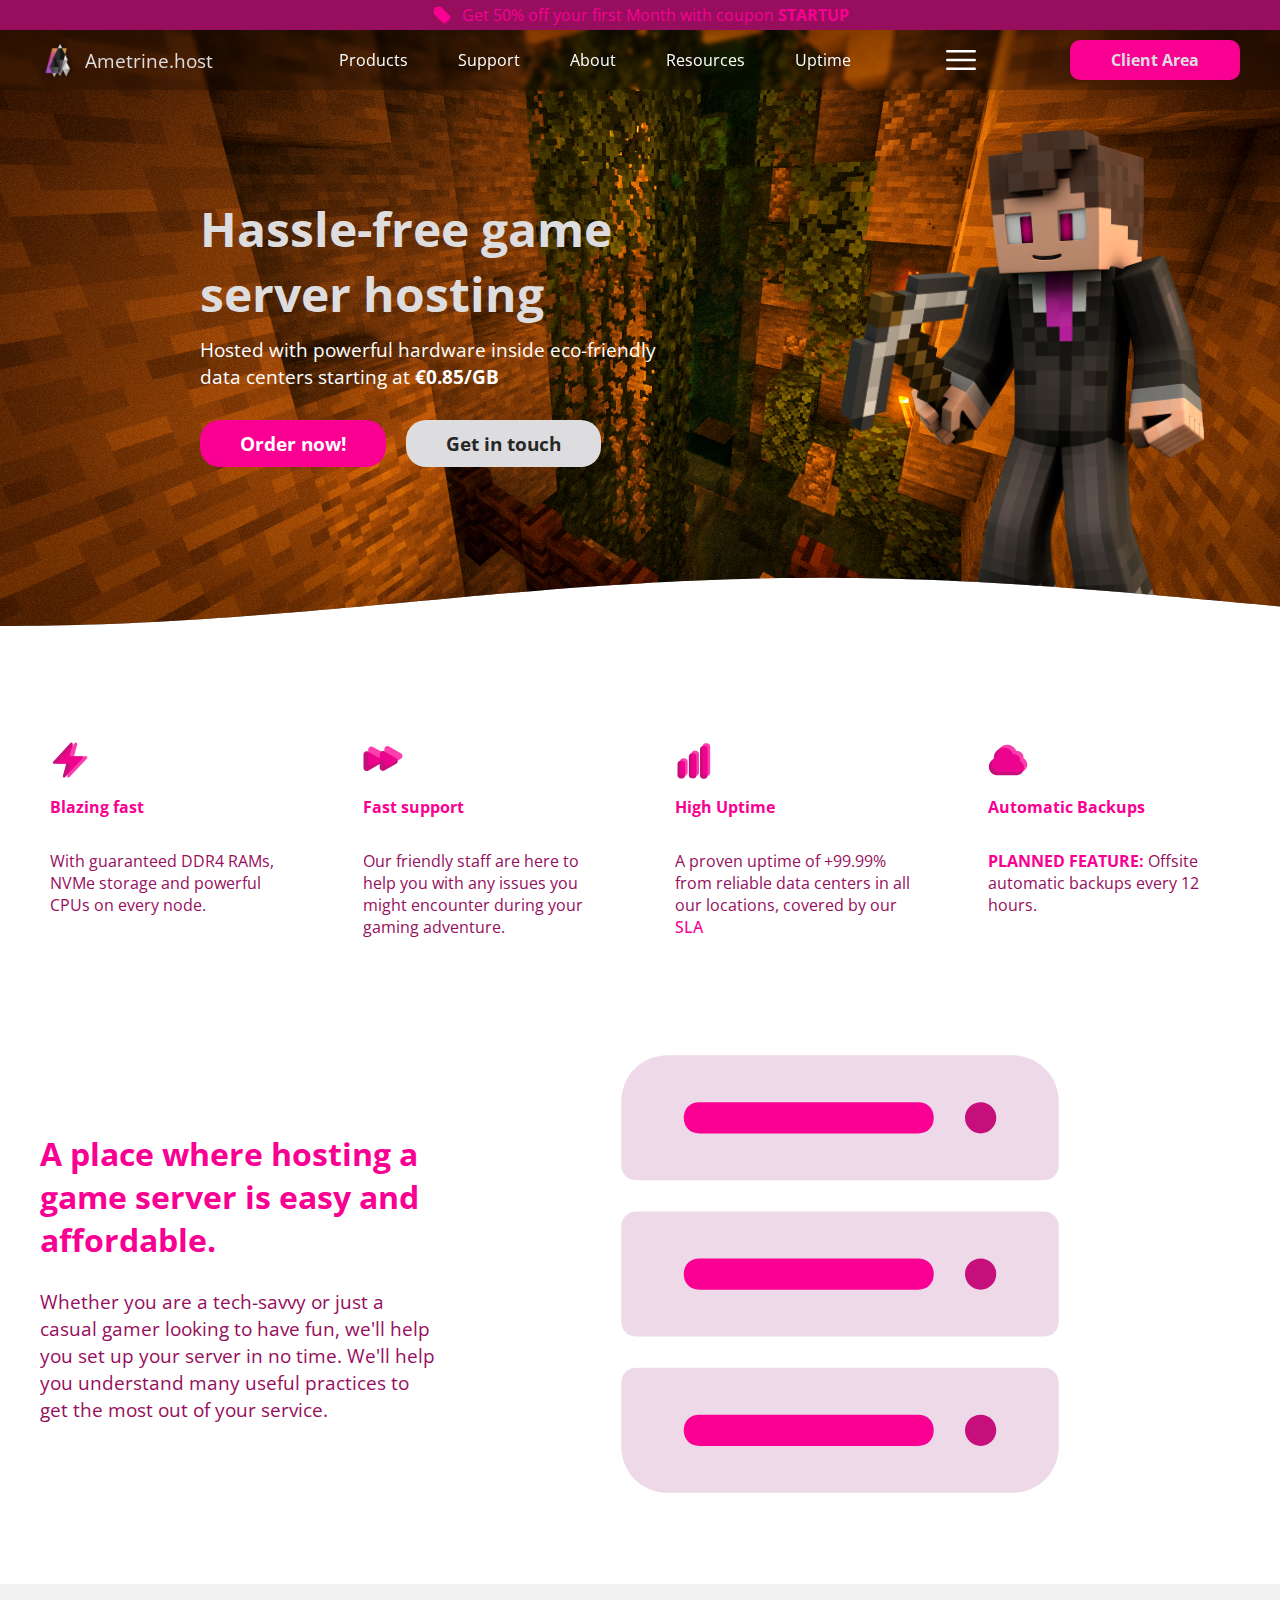
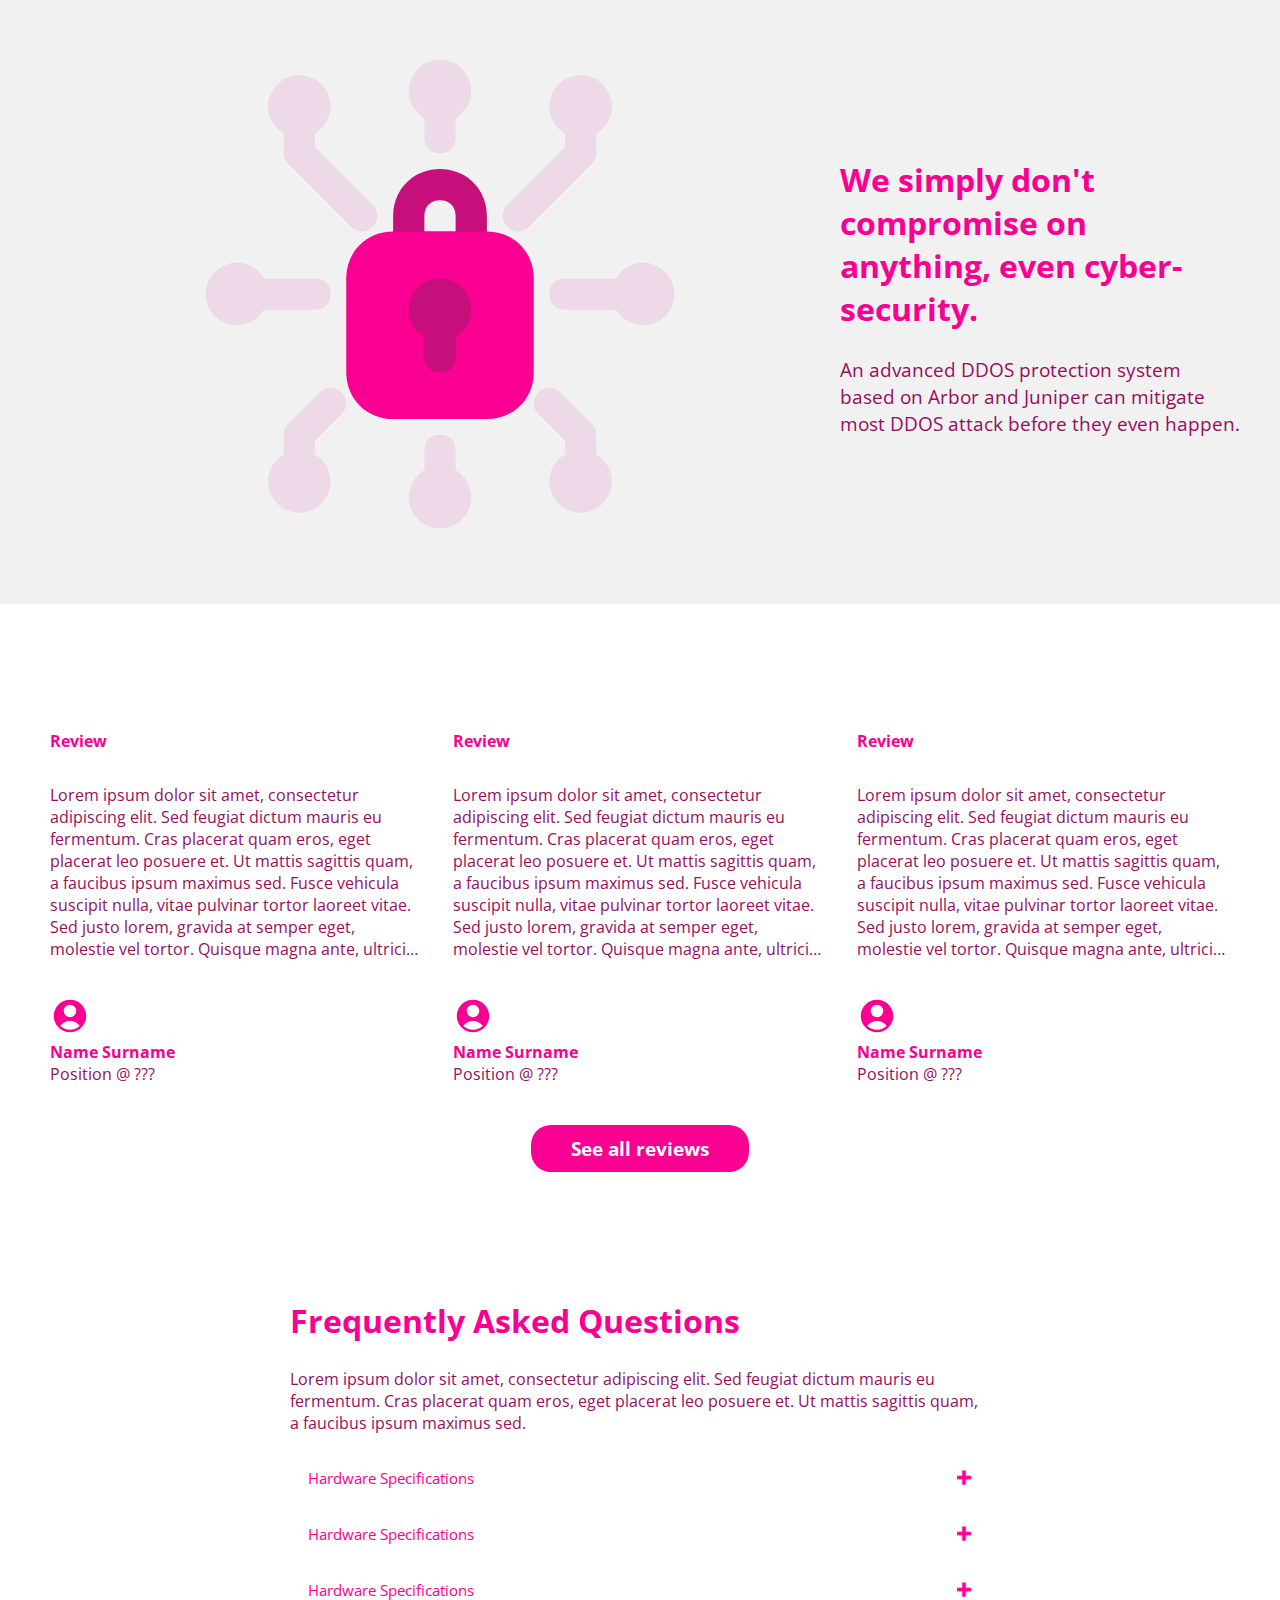
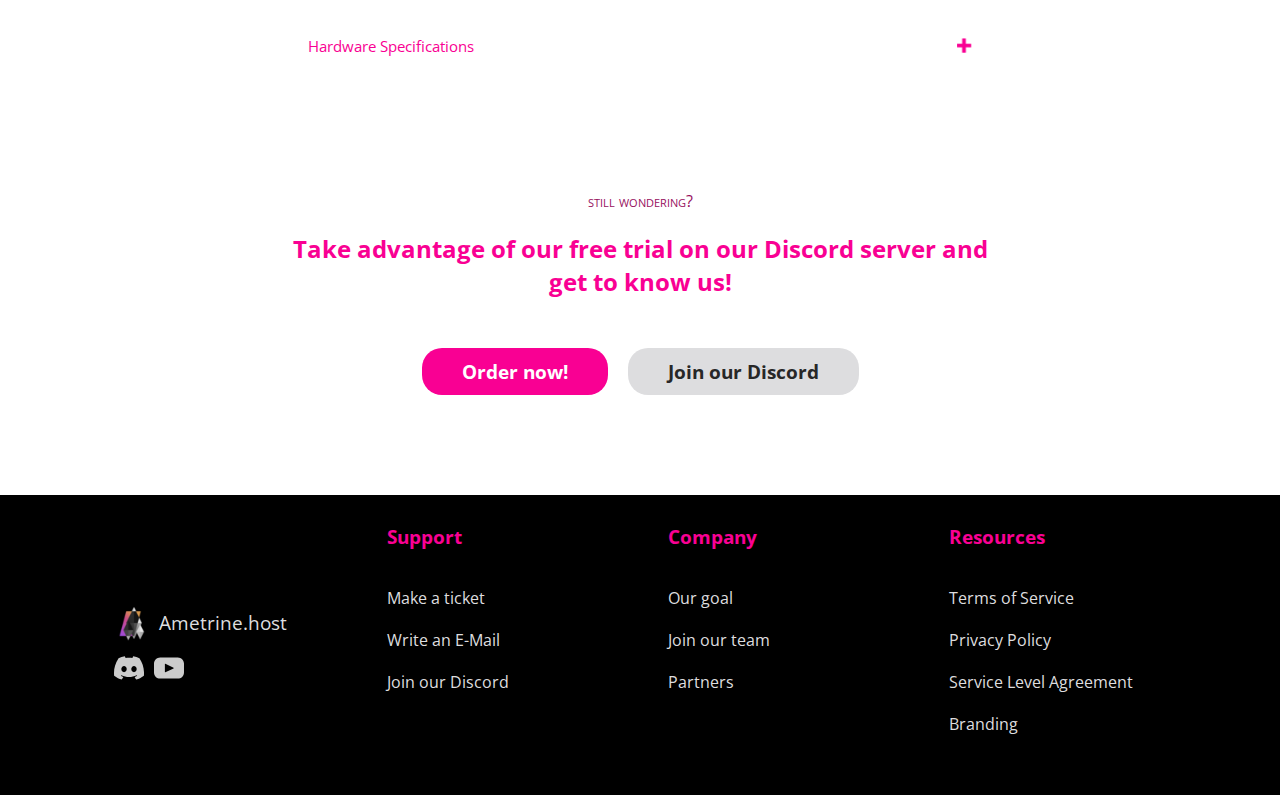
==== commit db243fb4: "Finished front-page" ====
--- a/html/index.html
+++ b/html/index.html
@@ -32,14 +32,19 @@
         </div>
         <div>
             <a id="logo-wrapper" href=""><img width="40px" src="../images/trademark/AmetrineSmall.webp">Ametrine.host</a>
-            <div class="anchor-wrapper">
+            <div class="anchor-wrapper hide-on-mobile">
                 <a href="">Products</a>
                 <a href="">Support</a>
                 <a href="">About</a>
                 <a href="">Resources</a>
                 <a href="">Uptime</a>
             </div>
-            <a id="client-area" href="">Client Area</a>
+            <button class="hide-on-desktop nav-controller" id="open-nav">
+                <svg xmlns="http://www.w3.org/2000/svg" viewBox="0 0 24 24" fill="currentColor" class="w-6 h-6">
+                    <path fill-rule="evenodd" d="M3 6.75A.75.75 0 013.75 6h16.5a.75.75 0 010 1.5H3.75A.75.75 0 013 6.75zM3 12a.75.75 0 01.75-.75h16.5a.75.75 0 010 1.5H3.75A.75.75 0 013 12zm0 5.25a.75.75 0 01.75-.75h16.5a.75.75 0 010 1.5H3.75a.75.75 0 01-.75-.75z" clip-rule="evenodd" />
+                </svg>
+            </button>           
+            <a class="client-area hide-on-mobile" href="">Client Area</a>
         </div>
     </nav>
     <header>
@@ -55,7 +60,6 @@
                 </div>
             </span>
         </div>
-        <!--TODO: replace skin.png with commercial use imagery-->
         <img src="../images/Skin1.png">
     </header>
     <section id="cards-wrapper">
@@ -172,7 +176,52 @@
             </div> 
         </div>
     </section>
+    <section>
+        <div class="last-cta">
+            <div>
+                <p>still wondering?</p>
+                <h2>Take advantage of our free trial on our Discord server and get to know us!</h2>
+            </div>
+            <div class="cta">
+                <a class="cta-1" href="">Order now!</a>
+                <a class="cta-2" href="">Join our Discord</a>
+            </div>
+        </div>
+    </section>
+    <footer>
+        <div>
+            <div class="socials">
+                <div>
+                    <a id="logo-wrapper" href=""><img width="40px" src="../images/trademark/AmetrineSmall.webp">Ametrine.host</a>
+                    <span>
+                        <a href=""><img src="../images/svg/discord.svg" alt=""></a>
+                        <a href=""><img src="../images/svg/youtube.svg" alt=""></a>
+                    </span>
+                </div>
+            </div>
+            <div class="links">
+                <div>
+                    <h3>Support</h3>
+                    <a href="#">Make a ticket</a>
+                    <a href="">Write an E-Mail</a>
+                    <a href="">Join our Discord</a>
+                </div>
+                <div>
+                    <h3>Company</h3>
+                    <a href="">Our goal</a>
+                    <a href="">Join our team</a>
+                    <a href="">Partners</a>
+                </div>
+                <div>
+                    <h3>Resources</h3>
+                    <a href="">Terms of Service</a>
+                    <a href="">Privacy Policy</a>
+                    <a href="">Service Level Agreement</a>
+                    <a href="">Branding</a>
+                </div>
+            </div>
+        </div>
+    </footer>
     <script src="../js/index.js"></script>
 </body>
-
 </html>--- a/css/index.css
+++ b/css/index.css
@@ -9,6 +9,7 @@
     --border-radius: 10px;
     --faq-width: 700px;
     --banner-height: 30px;
+    scroll-behavior: smooth;
 }
 
 * {
@@ -22,7 +23,7 @@
     grid-template-columns: 1fr;
     row-gap: 0;
     background-color: white;
-    padding: 0 0 200px 0;
+    padding: 0;
 }
 
 nav{
@@ -82,8 +83,9 @@
     text-decoration: none;
 }
 
-#client-area{
+.client-area{
     width: 170px;
+    height: 40px;
     padding-inline: 10px;
     background-color: var(--pink);
     display: grid;
@@ -94,7 +96,7 @@
     color: var(--white);
     font-weight: bold;
 }
-#client-area:hover{
+.client-area:hover{
     filter: brightness(1.2);
 }
 
@@ -225,7 +227,7 @@
 
 
 
-section {
+section, footer {
     display: grid;
     place-items: center;
     width: 100%;
@@ -400,6 +402,199 @@
     font-size: 2rem;
   }
 
+  .last-cta{
+    width: 100%;
+    max-width: var(--content-width);
+    padding: 0 var(--page-gutter);
+    text-align: center;
+    margin-top: 100px;
+    display: grid;
+    justify-content: center;
+  }
+  .last-cta p{
+    font-variant: small-caps;
+  }
+  .last-cta div{
+    max-width: var(--faq-width);
+  }
+  .last-cta .cta{
+    justify-content: center;
+  }
+  .faq > div{
+    margin-inline: auto;
+    text-align: left;
+    max-width: var(--faq-width);
+  }
+  .faq h2{
+    font-size: 2rem;
+  }
+
+  footer{
+    background: black;
+    margin-top:100px;
+    padding:10px;
+  }
+  footer > div{
+    width: 100%;
+    max-width: var(--content-width);
+    padding: 0 var(--page-gutter);
+    display: grid;
+    grid-template-columns: 2fr 5fr;
+  }
+
+  .links{
+    display: grid;
+    grid-template-columns: 1fr 1fr 1fr;
+    color: var(--pink);
+    padding-bottom: 50px;
+  }
+  .links div{
+    display: flex;
+    flex-flow: column nowrap;
+  }
+  .links a{
+    color: var(--white);
+    text-decoration: none;
+    margin-top: 20px;
+  }
+  .links a:not(.client-area):hover{
+    color: var(--pink);
+  }
+  .socials{
+    display: grid;
+    place-items: center;
+  }
+  .socials > div{
+    display: flex;
+    flex-flow: column nowrap;
+  }
+  .socials > div > span{
+    margin-top: 10px;
+    display: flex;
+    gap: 10px;
+  }
+  .socials > div > span a{
+    width: 30px;
+    filter: brightness(0.8);
+  }
+  .socials > div > span a:hover{
+    filter: brightness(1);
+  }
+
+  .hide-on-desktop{
+    display: none;
+  }
+
+  .nav-controller{
+    width: 40px;
+    height: 40px;
+    display: block;
+    padding: 0;
+    border: none;
+    background: transparent;
+    color: white;
+    cursor: pointer;
+  }
+
 @media (max-width: 1000px){
-
+    :root{
+        --page-gutter: 20px;
+    }
+    .hide-on-mobile{
+        display: none;
+    }
+    .hide-on-desktop{
+        display: initial;
+    }
+}
+
+@media (max-width: 830px){
+    .hide-on-mobile{
+        display: none;
+    }
+    .hide-on-desktop{
+        display: initial;
+    }
+    header{
+        grid-template-columns: 1fr;
+    }
+    header img{
+        display: none;
+    }
+    .cards{
+        gap: 50px;
+        grid-template-columns: repeat(2, 1fr);
+    }
+    .long-description div.left{
+        grid-template-columns: 1fr;
+    }
+    .long-description div.right{
+        grid-template-columns: 1fr;
+    }
+    .long-description div.right > span{
+        grid-row: 1;
+    }
+    .long-description img{
+        width: 100vw;
+        max-width: 500px;
+    }
+    #reviews-wrapper .cards{
+        grid-template-columns: 1fr;
+        column-gap: 10px;
+    }
+}
+
+@media (max-width: 700px){
+    .links{
+        grid-template-columns: 1fr 1fr;
+    }
+}
+
+@media (max-width: 550px){
+    header{
+        height: 90vh;
+        clip-path: none;
+    }
+    .banner{
+        display: none;
+    }
+    nav{
+        padding-top: 10px;
+    }
+    footer > div{
+        grid-template-columns: 1fr;
+    }
+    .socials{
+        grid-row: 2;
+        place-items: initial;
+    }
+    .cards{
+        gap: 50px;
+        grid-template-columns: 1fr;
+    }
+    .long-description img{
+        width: 200px;
+    }
+    .cta{
+        display: flex;
+        flex-flow: column nowrap;
+    }
+    .cta a{
+        max-width: 250px;
+        text-align: center;
+    }
+    .last-cta .cta{
+        align-items: center;
+    }
+    .cta a{
+        max-width: none;
+        width: 100%;
+    }
+}
+
+@media (max-height: 600px){
+    header{
+        clip-path: none;
+        height: 100vh;
+    }
 }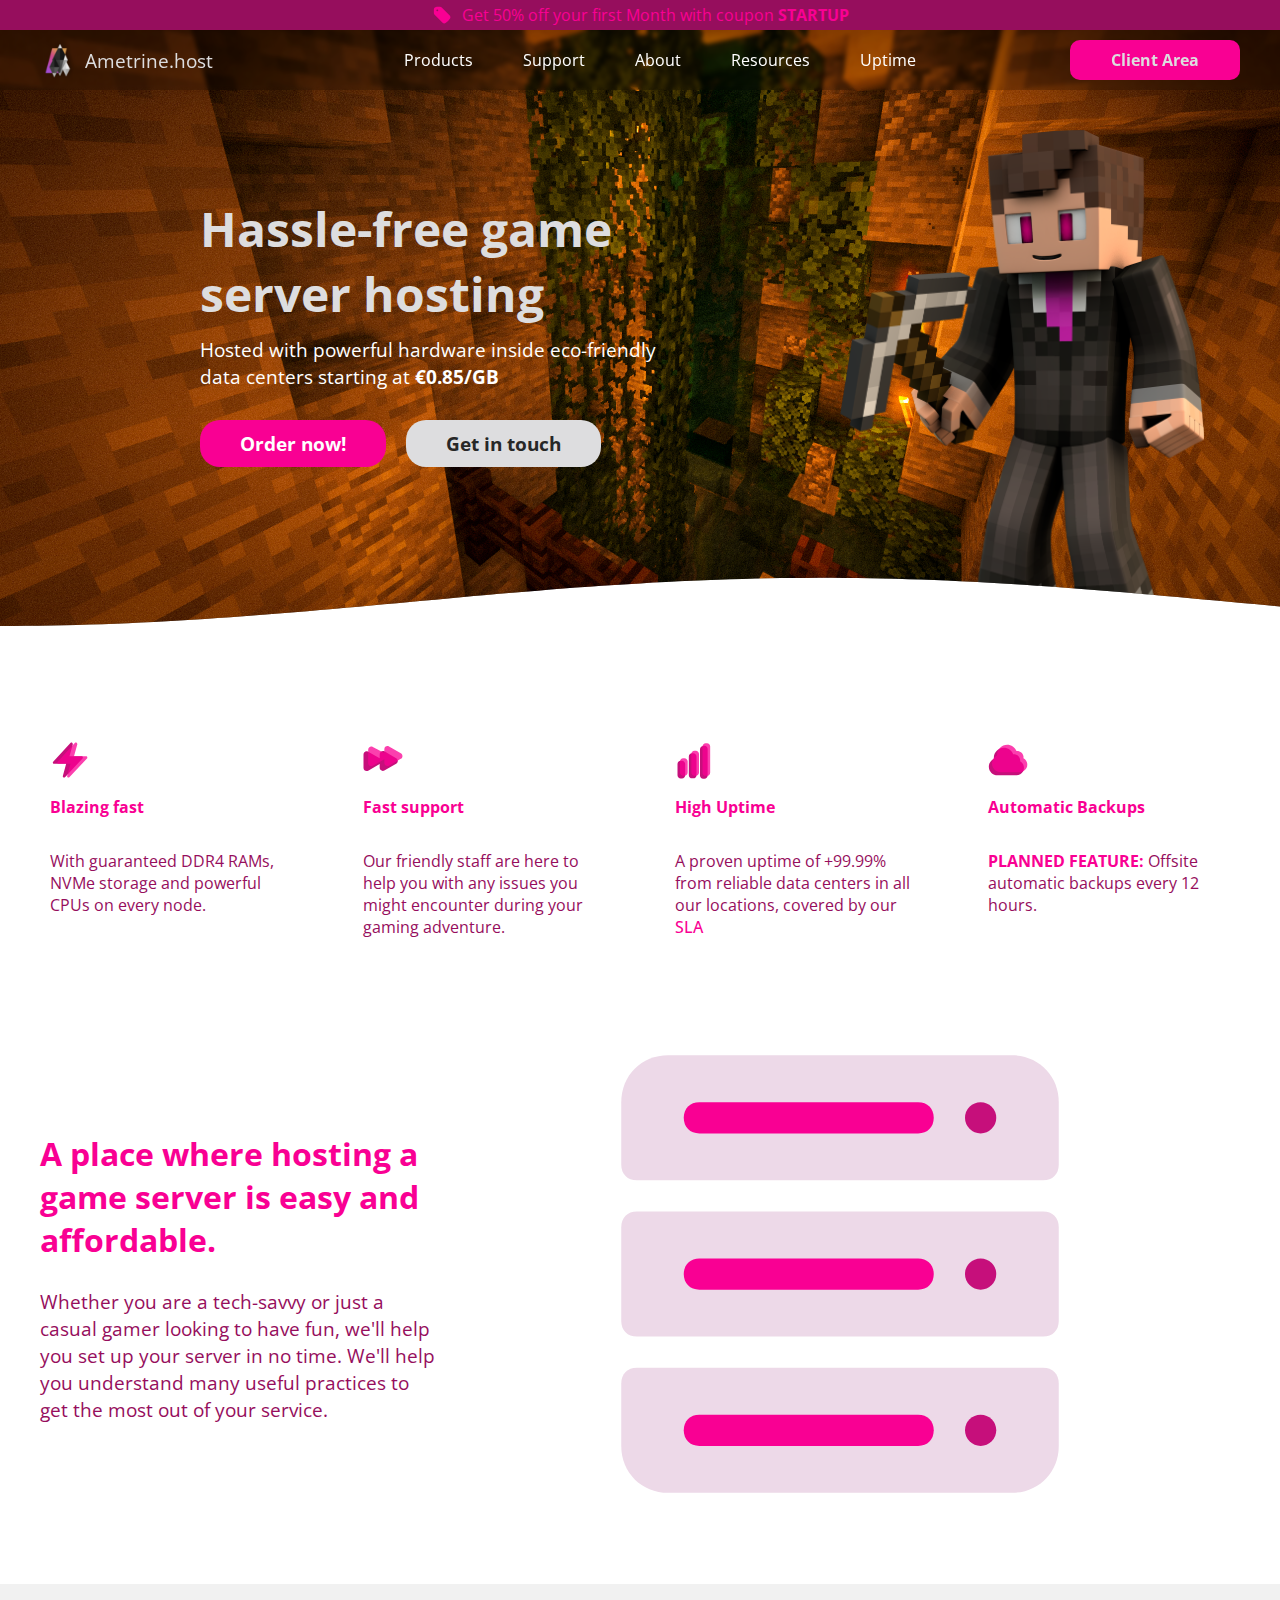
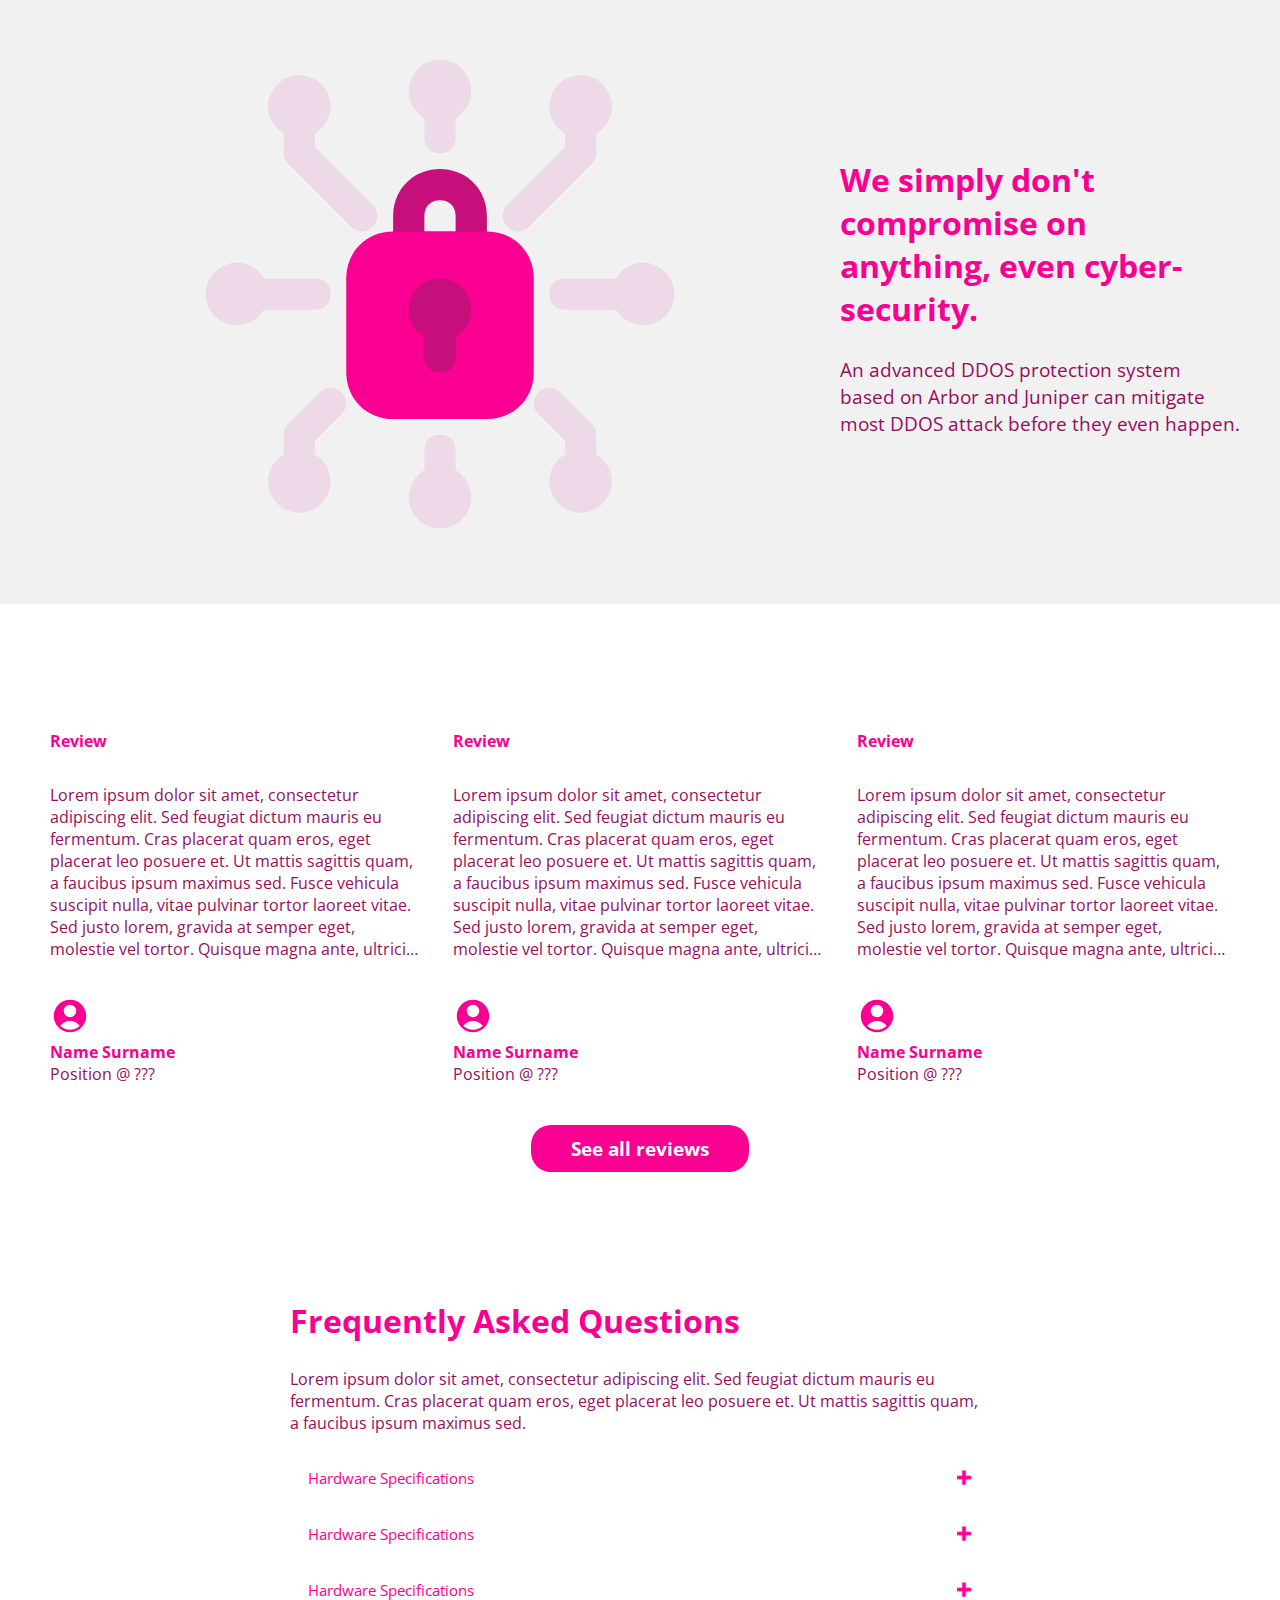
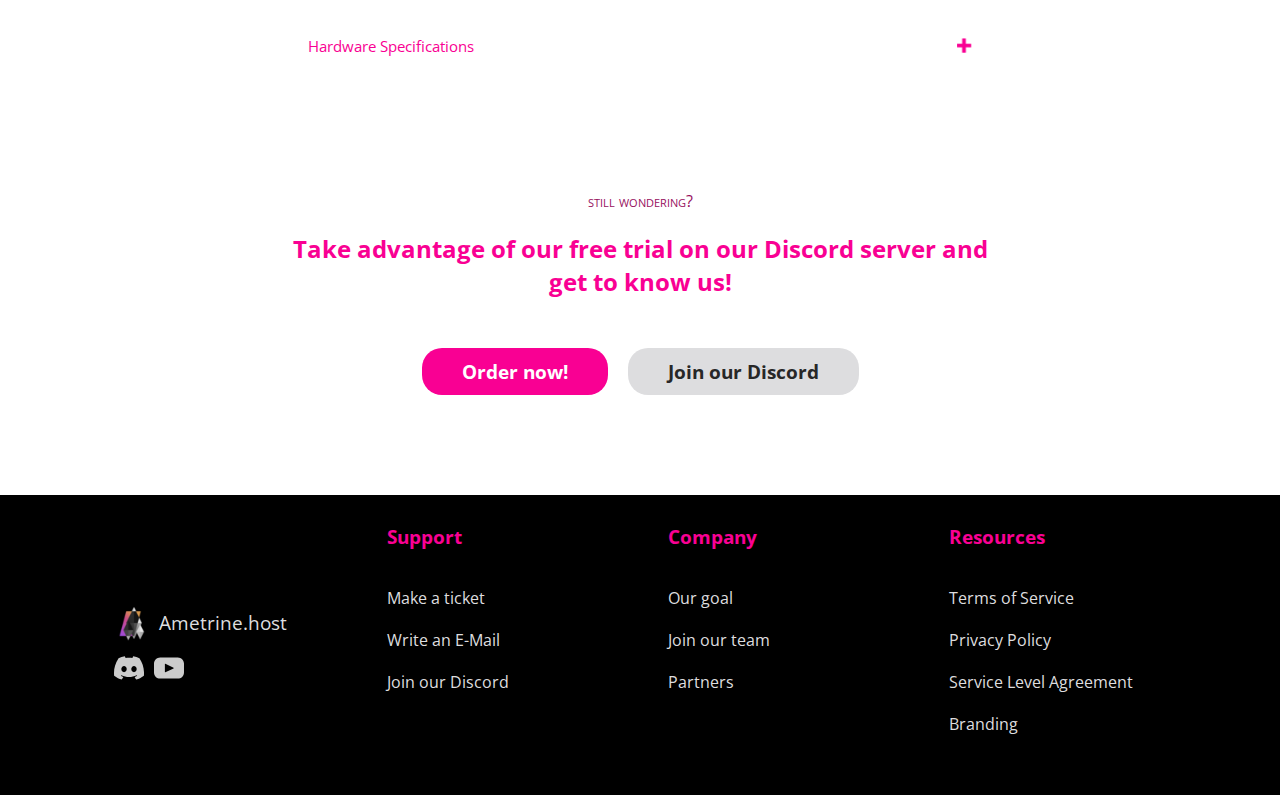
==== commit c32bb0f2: "possible fix for responsivity???" ====
--- a/html/index.html
+++ b/html/index.html
@@ -3,6 +3,7 @@
 
 <head>
     <link rel="stylesheet" href="../css/index.css">
+    <link rel="stylesheet" href="../css/shared.css">
 
     <link rel="preconnect" href="https://fonts.googleapis.com">
     <link rel="preconnect" href="https://fonts.gstatic.com" crossorigin>
--- a/css/index.css
+++ b/css/index.css
@@ -1,159 +1,3 @@
-:root{
-    --page-gutter: 40px;
-    --black: #272727;
-    --white: #DDDDDF;
-    --orange: #FE9000;
-    --pink: #F90093;
-    --magenta: #960e5d;
-    --content-width: 1280px;
-    --border-radius: 10px;
-    --faq-width: 700px;
-    --banner-height: 30px;
-    scroll-behavior: smooth;
-}
-
-* {
-    box-sizing: border-box;
-    font-family: 'Open Sans', sans-serif;
-}
-
-body{
-    display: grid;
-    margin: 0;
-    grid-template-columns: 1fr;
-    row-gap: 0;
-    background-color: white;
-    padding: 0;
-}
-
-nav{
-    width: 100vw;
-    position: fixed;
-    top: 0px;
-    left: 0;
-    display: flex;
-    justify-content: center;
-    align-items: center;
-    padding: 0 0 10px 0;
-    z-index: 20;
-    background: rgba(0,0,0,0.2);
-    backdrop-filter: blur(2px);
-    transition: backdrop-filter 0.5s ease, background 0.5s ease;
-    flex-flow: column nowrap;
-    gap: 10px;
-}
-nav.scrolled{
-    background: rgba(0,0,0,0.4);
-    backdrop-filter: blur(5px);
-}
-nav > div{
-    max-width: var(--content-width);
-    width: 100%;
-    padding: 0 var(--page-gutter);
-    display: flex;
-    flex-flow: row nowrap;
-    justify-content: space-between;
-}
-
-#logo-wrapper{
-    display: flex;
-    flex-flow: row nowrap;
-    align-items: center;
-    gap: 5px;
-    text-decoration: none;
-    font-size: 1.2rem;
-    color: var(--white);
-    width: 170px;
-    margin-right: 40px;
-}
-
-.anchor-wrapper{
-    display: flex;
-    gap: 50px;
-    align-items: center;
-}
-
-.anchor-wrapper a{
-    color: white;
-    text-decoration: none;
-}
-
-.anchor-wrapper a:hover{
-    color: var(--pink);
-    text-decoration: none;
-}
-
-.client-area{
-    width: 170px;
-    height: 40px;
-    padding-inline: 10px;
-    background-color: var(--pink);
-    display: grid;
-    place-items: center;
-    border-radius: var(--border-radius);
-    cursor: pointer;
-    text-decoration: none;
-    color: var(--white);
-    font-weight: bold;
-}
-.client-area:hover{
-    filter: brightness(1.2);
-}
-
-.banner{
-    background-color: #960e5d;
-    max-width:none;
-    height: var(--banner-height);
-    display: flex;
-    justify-content:start;
-    align-items: center;
-    gap: 10px;
-    flex-flow: column nowrap;
-    overflow: hidden;
-}
-
-#cycler{
-    transition: 1s ease;
-}
-
-.banner span{
-    display: flex;
-    flex-flow: row nowrap;
-    justify-content: center;
-    gap: 10px;
-}
-
-.banner p{
-    margin: 4px 0;
-    color: var(--pink);
-}
-
-.banner svg{
-    width: 20px;
-    color: var(--pink);
-}
-
-.banner a{
-    font-weight: bold;
-    color: var(--pink);
-    text-decoration: none;
-}
-
-
-
-
-
-
-h2, b{
-    color: var(--pink);
-}
-p{
-    color: var(--magenta);  
-}
-
-
-
-
 header{
     width: 100%;
     height: 70vh;
@@ -181,7 +25,6 @@
     max-width: var(--content-width);
     place-items: center;
 }
-
 .header-text{
     display: grid;
     text-align: left;
@@ -198,7 +41,6 @@
     margin: 0;
     font-size: 1.2rem;
 }
-
 .cta{
     display: flex;
     gap: 20px;
@@ -225,18 +67,14 @@
 
 
 
-
-
 section, footer {
     display: grid;
     place-items: center;
     width: 100%;
 }
-
 #cards-wrapper, #reviews-wrapper {
     padding: 0 var(--page-gutter);
 }
-
 .cards{
     display: grid;
     grid-template-columns: repeat(4, 1fr);
@@ -245,7 +83,6 @@
     width: 100%;
     column-gap: 50px;
 }
-
 .card{
     display: flex;
     flex-flow: column nowrap;
@@ -255,7 +92,6 @@
                 background 0.5s ease,
                 box-shadow 0.5s ease;
 }
-
 .card:hover{
     background: #f1f1f1;
     transform: translateY(-10px);
@@ -266,12 +102,10 @@
     grid-template-columns: repeat(3, 1fr);
     column-gap: 10px;
 }
-
 #reviews-wrapper svg{
     margin-top: 20px;
     color: var(--pink);
 }
-
 .review-description p{
     display: -webkit-box;
     -webkit-line-clamp: 8;
@@ -481,14 +315,9 @@
     filter: brightness(1);
   }
 
-  .hide-on-desktop{
-    display: none;
-  }
-
   .nav-controller{
     width: 40px;
     height: 40px;
-    display: block;
     padding: 0;
     border: none;
     background: transparent;
@@ -496,7 +325,11 @@
     cursor: pointer;
   }
 
-@media (max-width: 1000px){
+  .hide-on-desktop{
+    display: none;
+  }
+
+@media screen and (max-width: 1000px){
     :root{
         --page-gutter: 20px;
     }
@@ -508,7 +341,7 @@
     }
 }
 
-@media (max-width: 830px){
+@media screen and (max-width: 830px){
     .hide-on-mobile{
         display: none;
     }
@@ -544,13 +377,13 @@
     }
 }
 
-@media (max-width: 700px){
+@media screen and (max-width: 700px){
     .links{
         grid-template-columns: 1fr 1fr;
     }
 }
 
-@media (max-width: 550px){
+@media screen and (max-width: 550px){
     header{
         height: 90vh;
         clip-path: none;
@@ -592,7 +425,7 @@
     }
 }
 
-@media (max-height: 600px){
+@media screen and (max-height: 600px){
     header{
         clip-path: none;
         height: 100vh;
--- a/css/shared.css
+++ b/css/shared.css
@@ -0,0 +1,152 @@
+:root{
+    --page-gutter: 40px;
+    --black: #272727;
+    --white: #DDDDDF;
+    --orange: #FE9000;
+    --pink: #F90093;
+    --magenta: #960e5d;
+    --content-width: 1280px;
+    --border-radius: 10px;
+    --faq-width: 700px;
+    --banner-height: 30px;
+    scroll-behavior: smooth;
+}
+
+* {
+    box-sizing: border-box;
+    font-family: 'Open Sans', sans-serif;
+}
+
+body{
+    display: grid;
+    margin: 0;
+    grid-template-columns: 1fr;
+    row-gap: 0;
+    background-color: white;
+    padding: 0;
+}
+
+nav{
+    width: 100vw;
+    position: fixed;
+    top: 0px;
+    left: 0;
+    display: flex;
+    justify-content: center;
+    align-items: center;
+    padding: 0 0 10px 0;
+    z-index: 20;
+    background: rgba(0,0,0,0.2);
+    backdrop-filter: blur(2px);
+    transition: backdrop-filter 0.5s ease, background 0.5s ease;
+    flex-flow: column nowrap;
+    gap: 10px;
+}
+nav.scrolled{
+    background: rgba(0,0,0,0.4);
+    backdrop-filter: blur(5px);
+}
+nav > div{
+    max-width: var(--content-width);
+    width: 100%;
+    padding: 0 var(--page-gutter);
+    display: flex;
+    flex-flow: row nowrap;
+    justify-content: space-between;
+}
+
+#logo-wrapper{
+    display: flex;
+    flex-flow: row nowrap;
+    align-items: center;
+    gap: 5px;
+    text-decoration: none;
+    font-size: 1.2rem;
+    color: var(--white);
+    width: 170px;
+    margin-right: 40px;
+}
+
+.anchor-wrapper{
+    display: flex;
+    gap: 50px;
+    align-items: center;
+}
+
+.anchor-wrapper a{
+    color: white;
+    text-decoration: none;
+}
+
+.anchor-wrapper a:hover{
+    color: var(--pink);
+    text-decoration: none;
+}
+
+.client-area{
+    width: 170px;
+    height: 40px;
+    padding-inline: 10px;
+    background-color: var(--pink);
+    display: grid;
+    place-items: center;
+    border-radius: var(--border-radius);
+    cursor: pointer;
+    text-decoration: none;
+    color: var(--white);
+    font-weight: bold;
+}
+.client-area:hover{
+    filter: brightness(1.2);
+}
+
+.banner{
+    background-color: #960e5d;
+    max-width:none;
+    height: var(--banner-height);
+    display: flex;
+    justify-content:start;
+    align-items: center;
+    gap: 10px;
+    flex-flow: column nowrap;
+    overflow: hidden;
+}
+
+#cycler{
+    transition: 1s ease;
+}
+
+.banner span{
+    display: flex;
+    flex-flow: row nowrap;
+    justify-content: center;
+    gap: 10px;
+}
+
+.banner p{
+    margin: 4px 0;
+    color: var(--pink);
+}
+
+.banner svg{
+    width: 20px;
+    color: var(--pink);
+}
+
+.banner a{
+    font-weight: bold;
+    color: var(--pink);
+    text-decoration: none;
+}
+
+
+
+
+
+
+h2, b{
+    color: var(--pink);
+}
+p{
+    color: var(--magenta);  
+}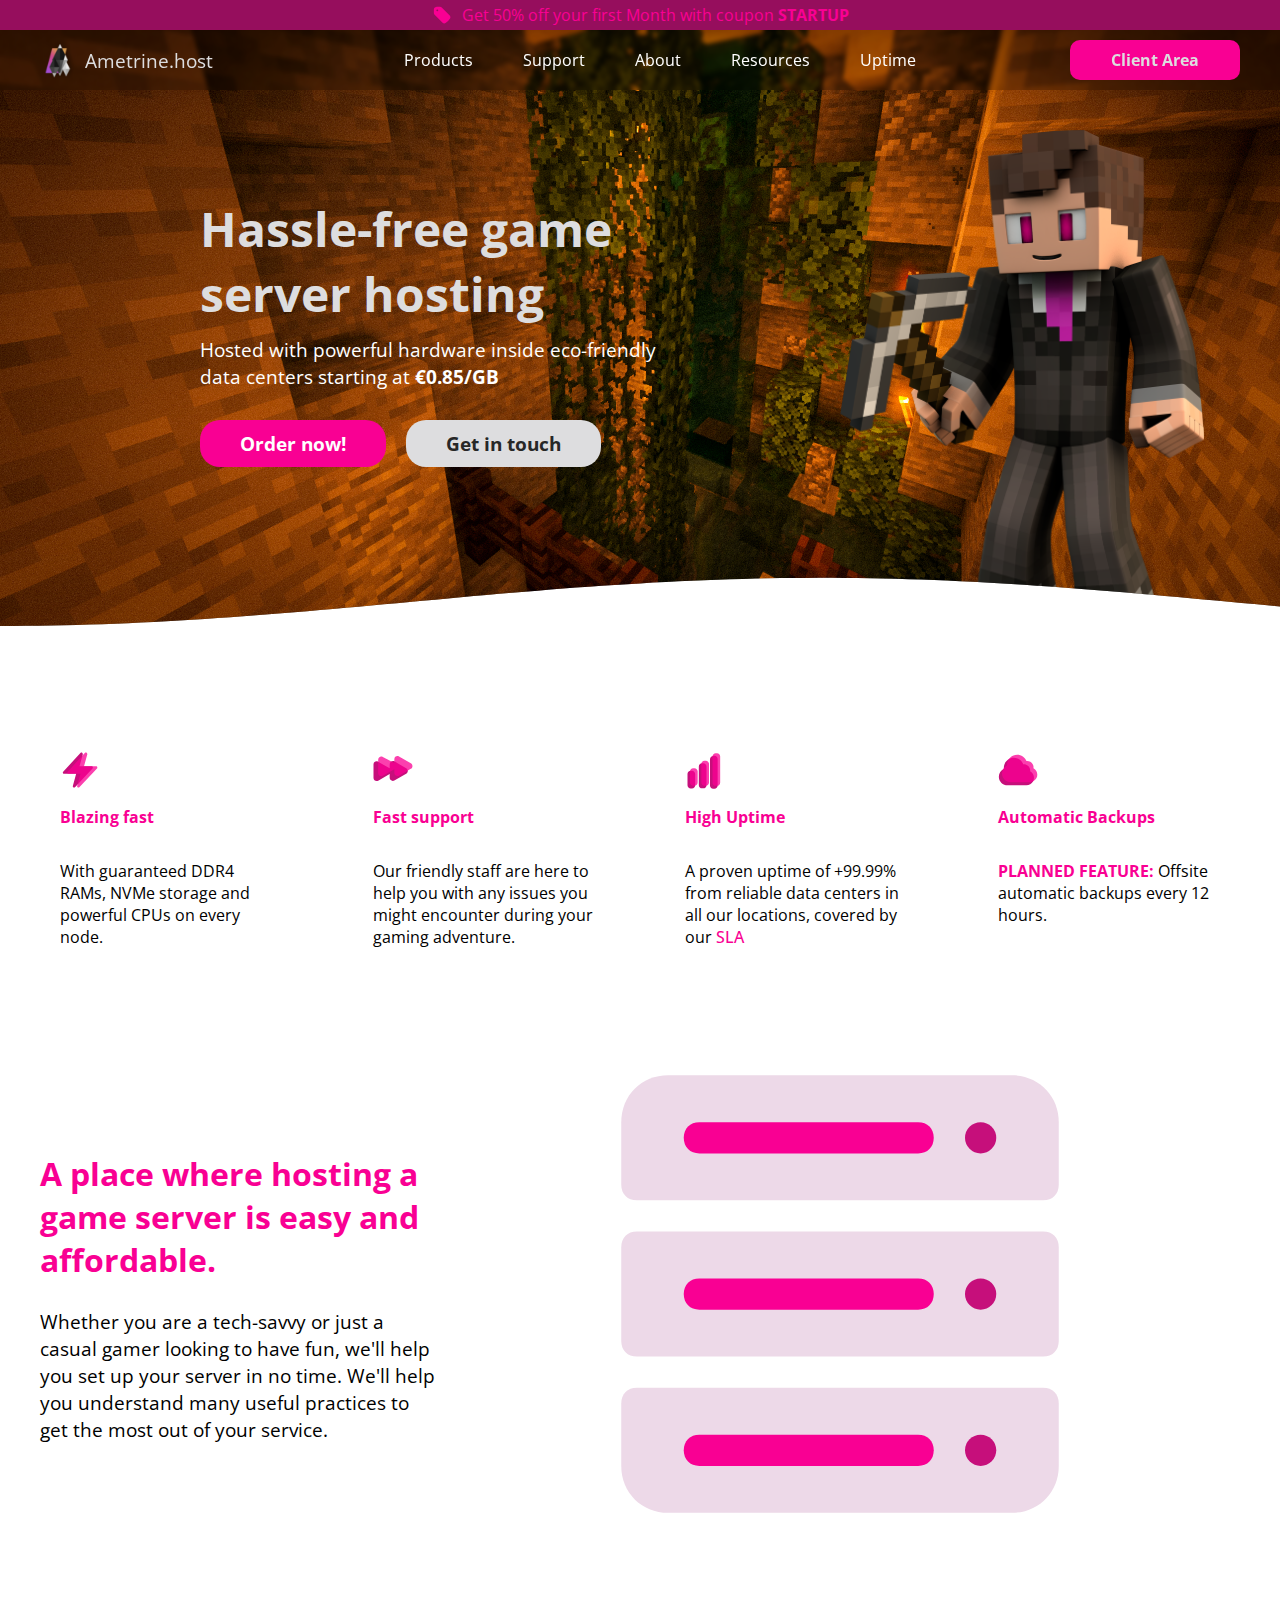
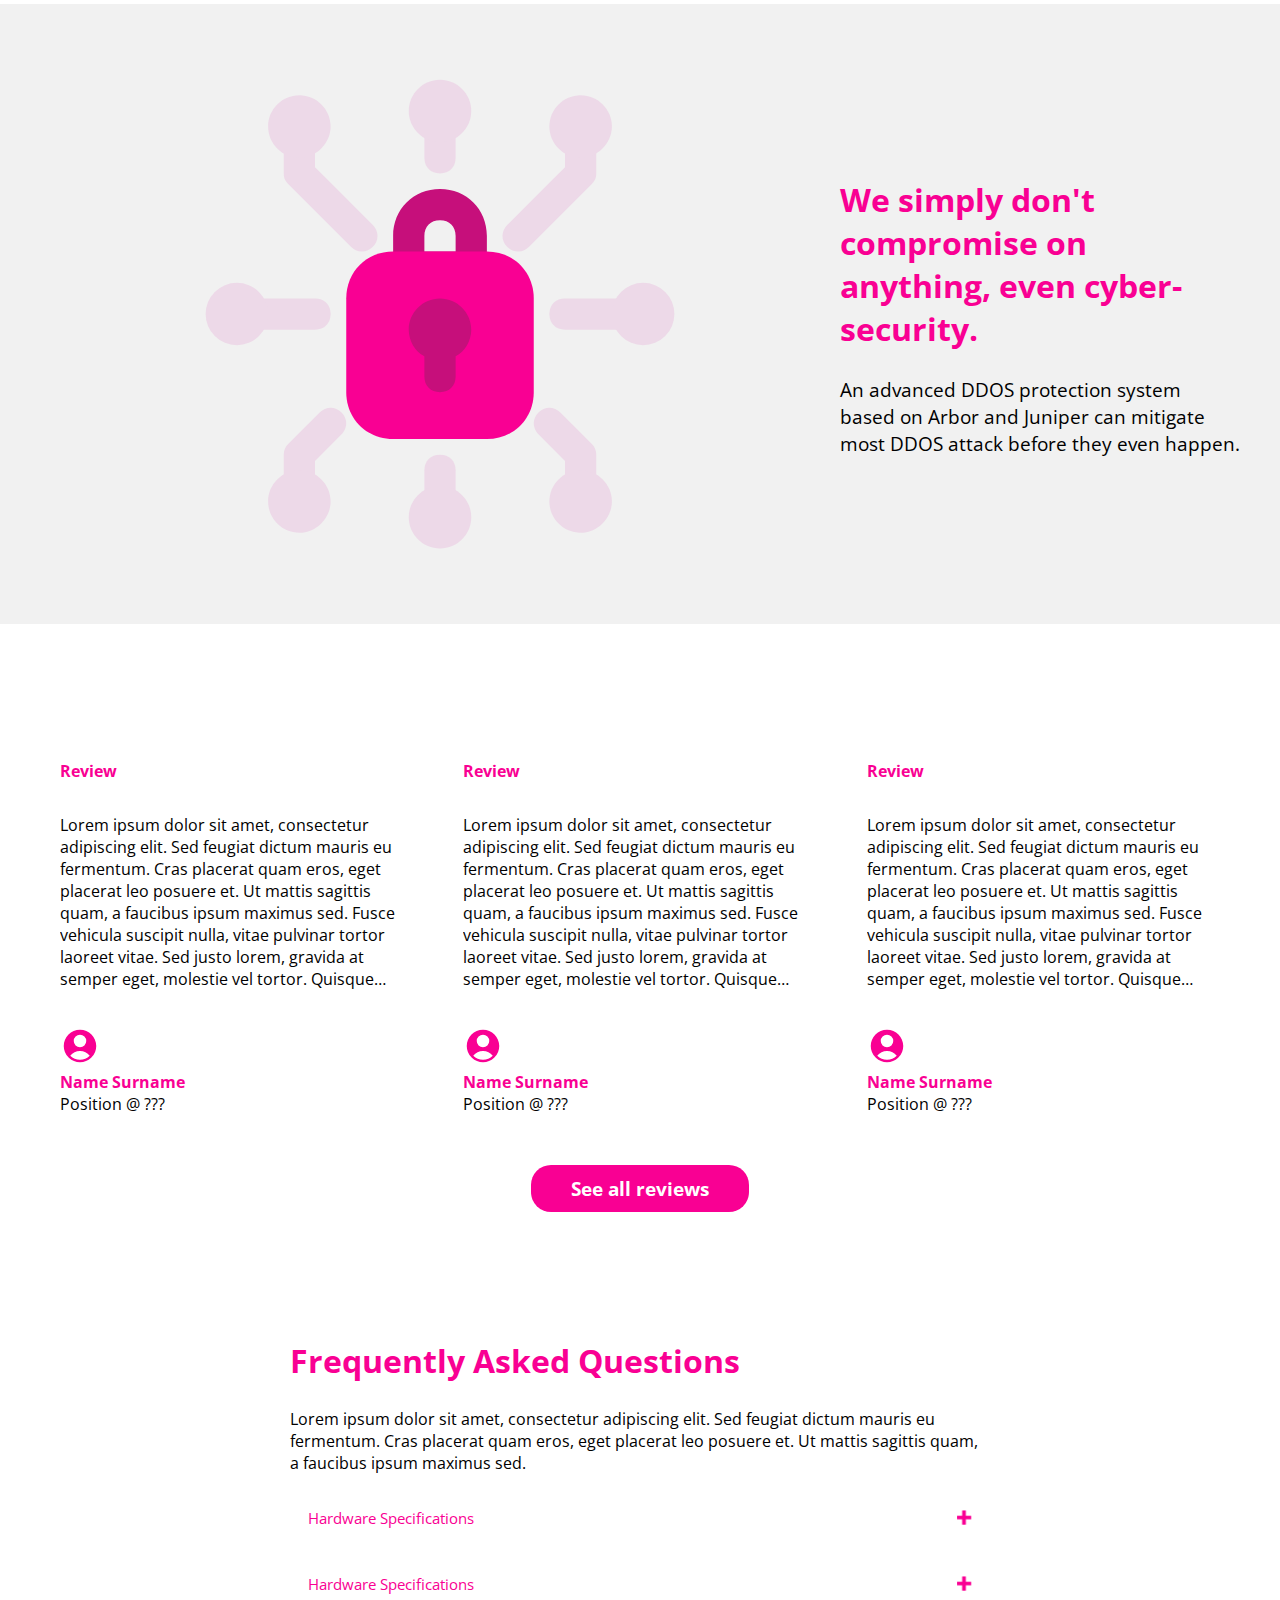
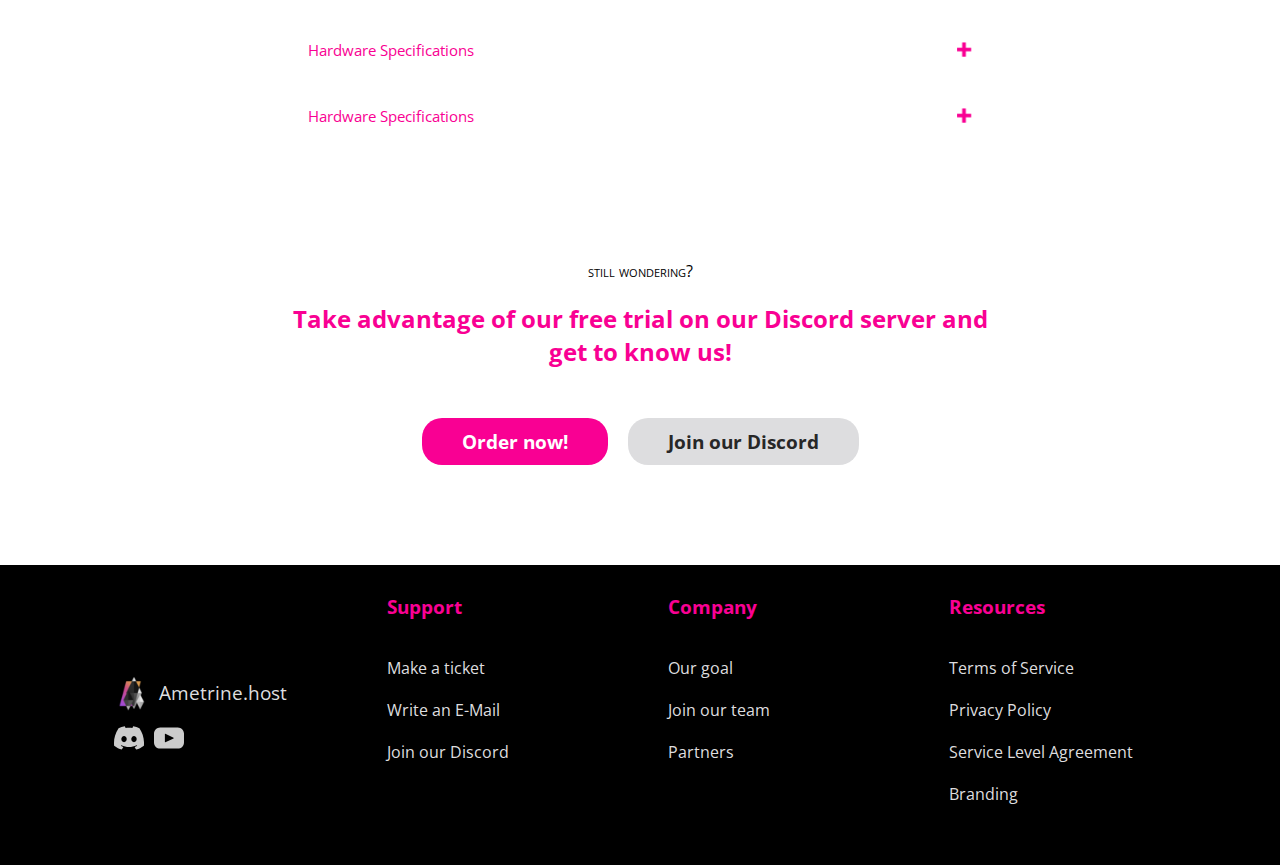
==== commit 25ed8c02: "." ====
--- a/html/index.html
+++ b/html/index.html
@@ -5,6 +5,7 @@
     <link rel="stylesheet" href="../css/index.css">
     <link rel="stylesheet" href="../css/shared.css">
 
+    <meta name="viewport" content="width=device-width,initial-scale=1">
     <link rel="preconnect" href="https://fonts.googleapis.com">
     <link rel="preconnect" href="https://fonts.gstatic.com" crossorigin>
     <link
@@ -159,22 +160,30 @@
                 <h2>Frequently Asked Questions</h2>
                 <p>Lorem ipsum dolor sit amet, consectetur adipiscing elit. Sed feugiat dictum mauris eu fermentum. Cras placerat quam eros, eget placerat leo posuere et. Ut mattis sagittis quam, a faucibus ipsum maximus sed.</p>
             </div>
-            <button type="button" class="collapsible">Hardware Specifications</button>
-            <div class="content">
-              <p>Lorem ipsum dolor sit amet, consectetur adipiscing elit. Vivamus id facilisis neque, ut vestibulum massa. Nulla blandit vehicula ex, sed tempor justo lacinia eu. Nulla at dolor lectus. Suspendisse ac placerat dui. Pellentesque fermentum eleifend nunc. Ut pretium augue in nunc congue, non sodales tellus posuere.</p>
-            </div>
-            <button type="button" class="collapsible">Hardware Specifications</button>
-            <div class="content">
-              <p>Lorem ipsum etc.</p>
-            </div> 
-            <button type="button" class="collapsible">Hardware Specifications</button>
-            <div class="content">
-              <p>Lorem ipsum etc.</p>
-            </div> 
-            <button type="button" class="collapsible">Hardware Specifications</button>
-            <div class="content">
-              <p>Lorem ipsum etc.</p>
-            </div> 
+            <span>
+                <button type="button" class="collapsible">Hardware Specifications</button>
+                <div class="content">
+                  <p>Lorem ipsum dolor sit amet, consectetur adipiscing elit. Vivamus id facilisis neque, ut vestibulum massa. Nulla blandit vehicula ex, sed tempor justo lacinia eu. Nulla at dolor lectus. Suspendisse ac placerat dui. Pellentesque fermentum eleifend nunc. Ut pretium augue in nunc congue, non sodales tellus posuere.</p>
+                </div>
+            </span>
+            <span>
+                <button type="button" class="collapsible">Hardware Specifications</button>
+                <div class="content">
+                  <p>Lorem ipsum dolor sit amet, consectetur adipiscing elit. Vivamus id facilisis neque, ut vestibulum massa. Nulla blandit vehicula ex, sed tempor justo lacinia eu. Nulla at dolor lectus. Suspendisse ac placerat dui. Pellentesque fermentum eleifend nunc. Ut pretium augue in nunc congue, non sodales tellus posuere.</p>
+                </div>
+            </span>
+            <span>
+                <button type="button" class="collapsible">Hardware Specifications</button>
+                <div class="content">
+                  <p>Lorem ipsum dolor sit amet, consectetur adipiscing elit. Vivamus id facilisis neque, ut vestibulum massa. Nulla blandit vehicula ex, sed tempor justo lacinia eu. Nulla at dolor lectus. Suspendisse ac placerat dui. Pellentesque fermentum eleifend nunc. Ut pretium augue in nunc congue, non sodales tellus posuere.</p>
+                </div>
+            </span>
+            <span>
+                <button type="button" class="collapsible">Hardware Specifications</button>
+                <div class="content">
+                  <p>Lorem ipsum dolor sit amet, consectetur adipiscing elit. Vivamus id facilisis neque, ut vestibulum massa. Nulla blandit vehicula ex, sed tempor justo lacinia eu. Nulla at dolor lectus. Suspendisse ac placerat dui. Pellentesque fermentum eleifend nunc. Ut pretium augue in nunc congue, non sodales tellus posuere.</p>
+                </div>
+            </span>
         </div>
     </section>
     <section>
--- a/css/index.css
+++ b/css/index.css
@@ -86,7 +86,7 @@
 .card{
     display: flex;
     flex-flow: column nowrap;
-    padding: 10px;
+    padding: 20px;
     border-radius: var(--border-radius);
     transition: transform 0.5s ease,
                 background 0.5s ease,
@@ -231,6 +231,15 @@
     margin-inline: auto;
     text-align: left;
     max-width: var(--faq-width);
+  }
+  .faq span{
+    display: flex;
+    flex-flow: column nowrap;
+    align-items: center;
+    overflow: hidden;
+    border-radius: 10px;
+    max-width:  var(--faq-width);
+    margin: 10px auto 0 auto;
   }
   .faq h2{
     font-size: 2rem;
@@ -334,30 +343,24 @@
         --page-gutter: 20px;
     }
     .hide-on-mobile{
-        display: none;
+        display: none !important;
     }
     .hide-on-desktop{
-        display: initial;
-    }
-}
-
-@media screen and (max-width: 830px){
-    .hide-on-mobile{
-        display: none;
-    }
-    .hide-on-desktop{
-        display: initial;
-    }
-    header{
-        grid-template-columns: 1fr;
-    }
-    header img{
-        display: none;
+        display: initial !important;
     }
     .cards{
         gap: 50px;
         grid-template-columns: repeat(2, 1fr);
     }
+}
+
+@media screen and (max-width: 870px){
+    header{
+        grid-template-columns: 1fr;
+    }
+    header img{
+        display: none;
+    }
     .long-description div.left{
         grid-template-columns: 1fr;
     }
@@ -378,6 +381,9 @@
 }
 
 @media screen and (max-width: 700px){
+    :root{
+        --page-gutter: 10px !important;
+    }
     .links{
         grid-template-columns: 1fr 1fr;
     }
@@ -389,10 +395,10 @@
         clip-path: none;
     }
     .banner{
-        display: none;
+        display: none !important;
     }
     nav{
-        padding-top: 10px;
+        padding-top: 10px !important;
     }
     footer > div{
         grid-template-columns: 1fr;
@@ -412,16 +418,13 @@
         display: flex;
         flex-flow: column nowrap;
     }
-    .cta a{
-        max-width: 250px;
-        text-align: center;
-    }
     .last-cta .cta{
         align-items: center;
     }
     .cta a{
         max-width: none;
         width: 100%;
+        text-align: center;
     }
 }
 
--- a/css/shared.css
+++ b/css/shared.css
@@ -146,7 +146,4 @@
 
 h2, b{
     color: var(--pink);
-}
-p{
-    color: var(--magenta);  
 }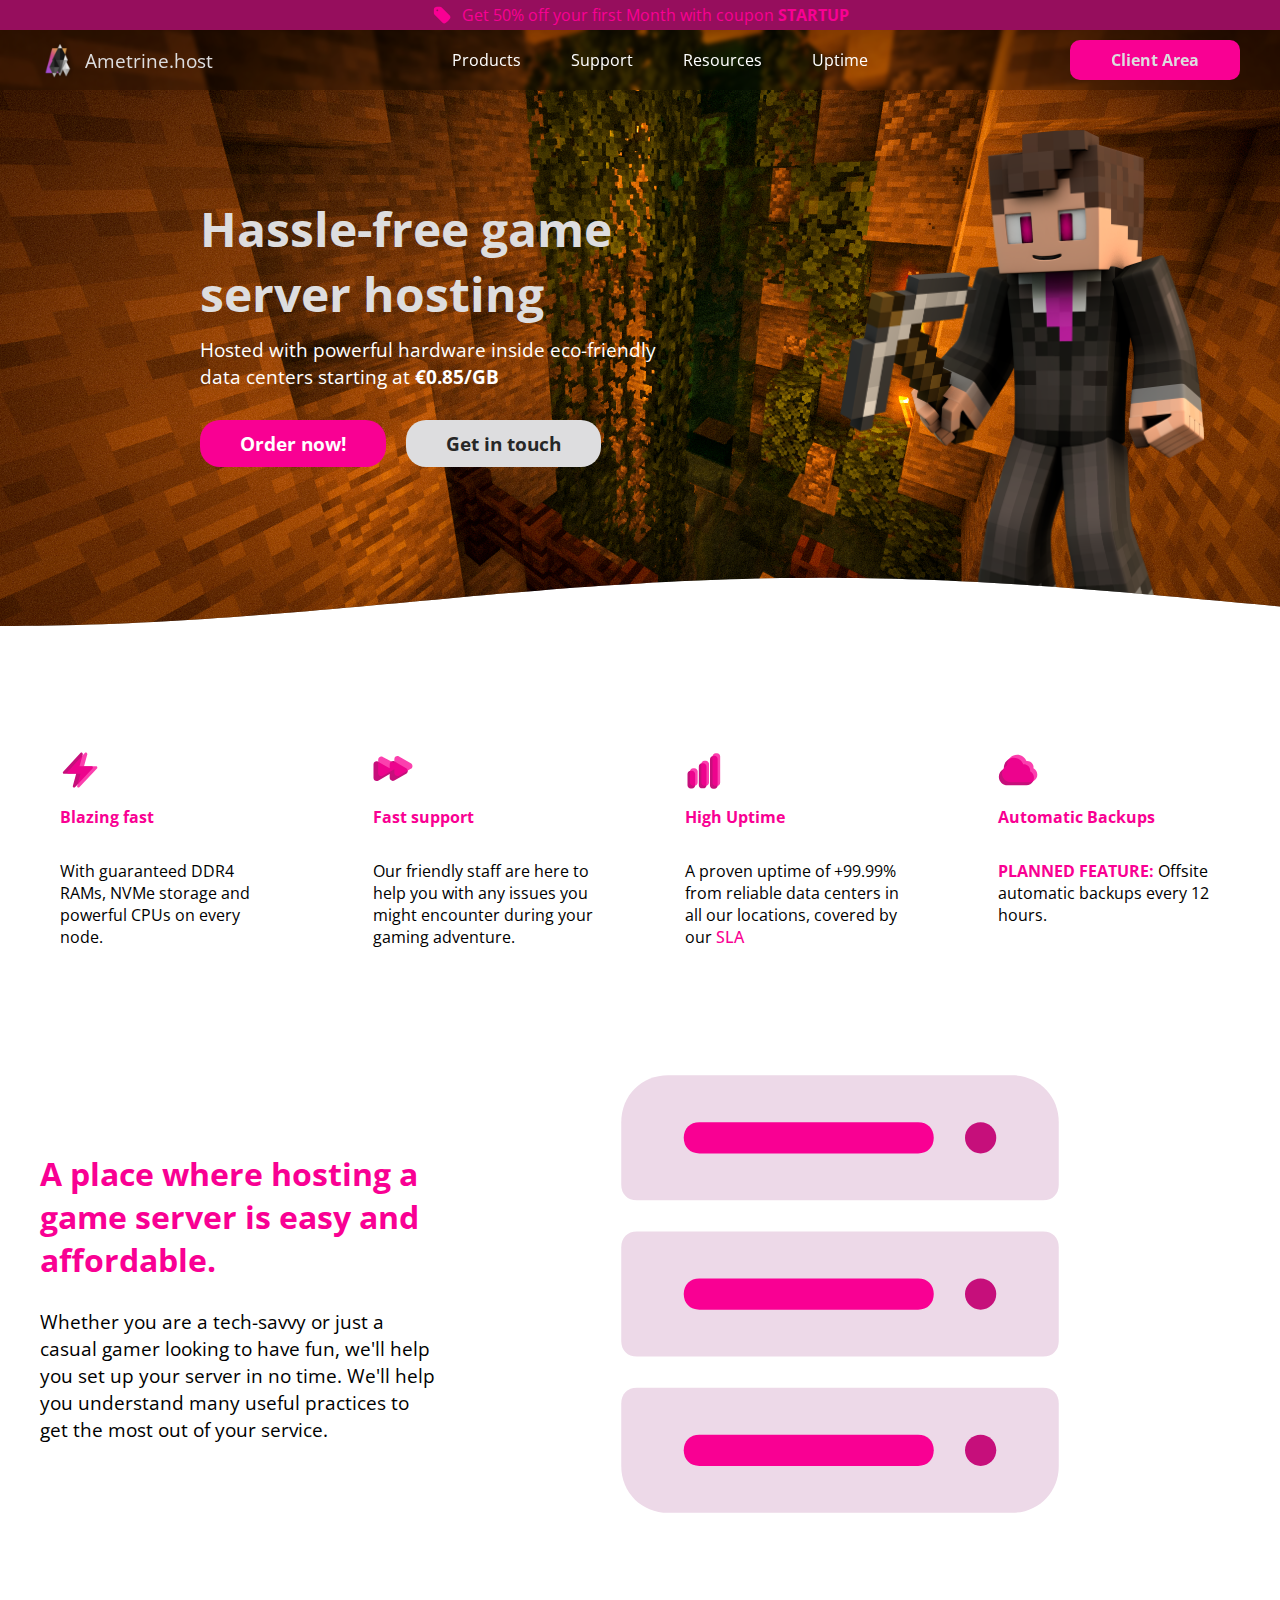
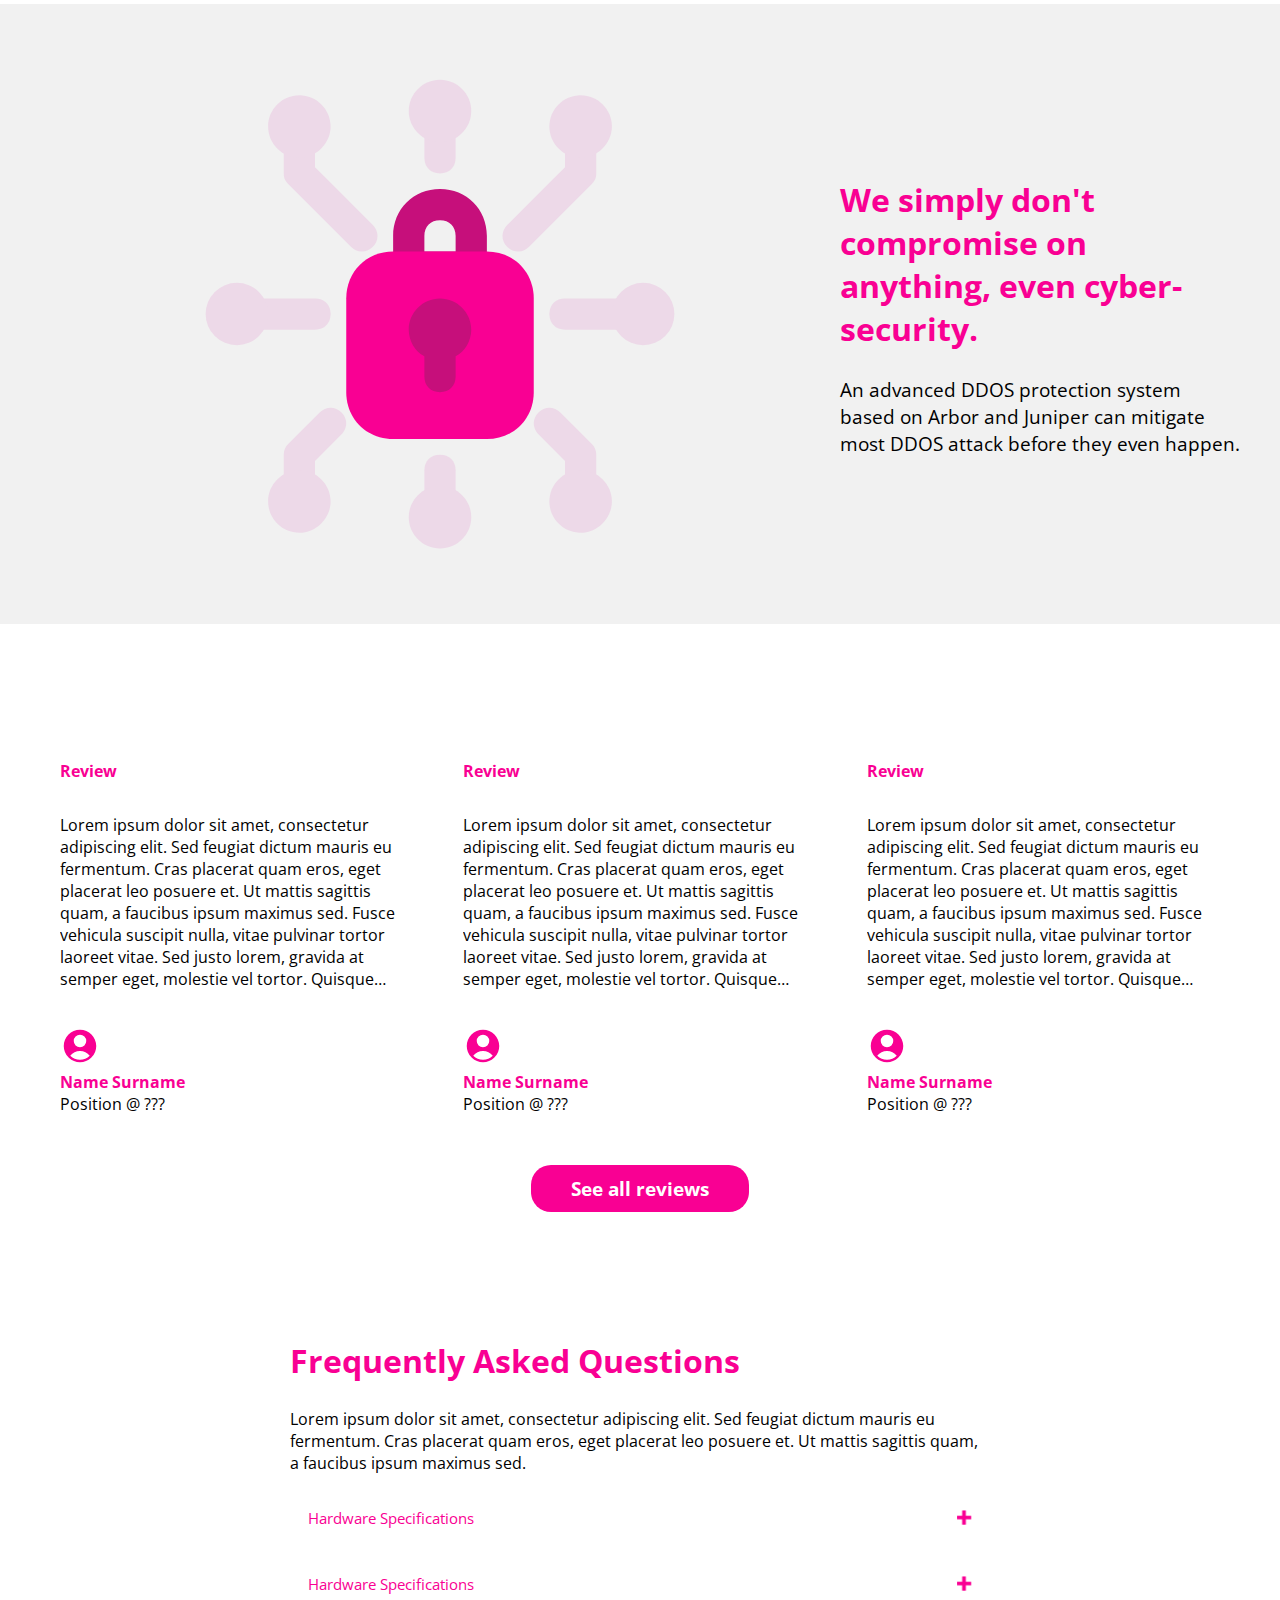
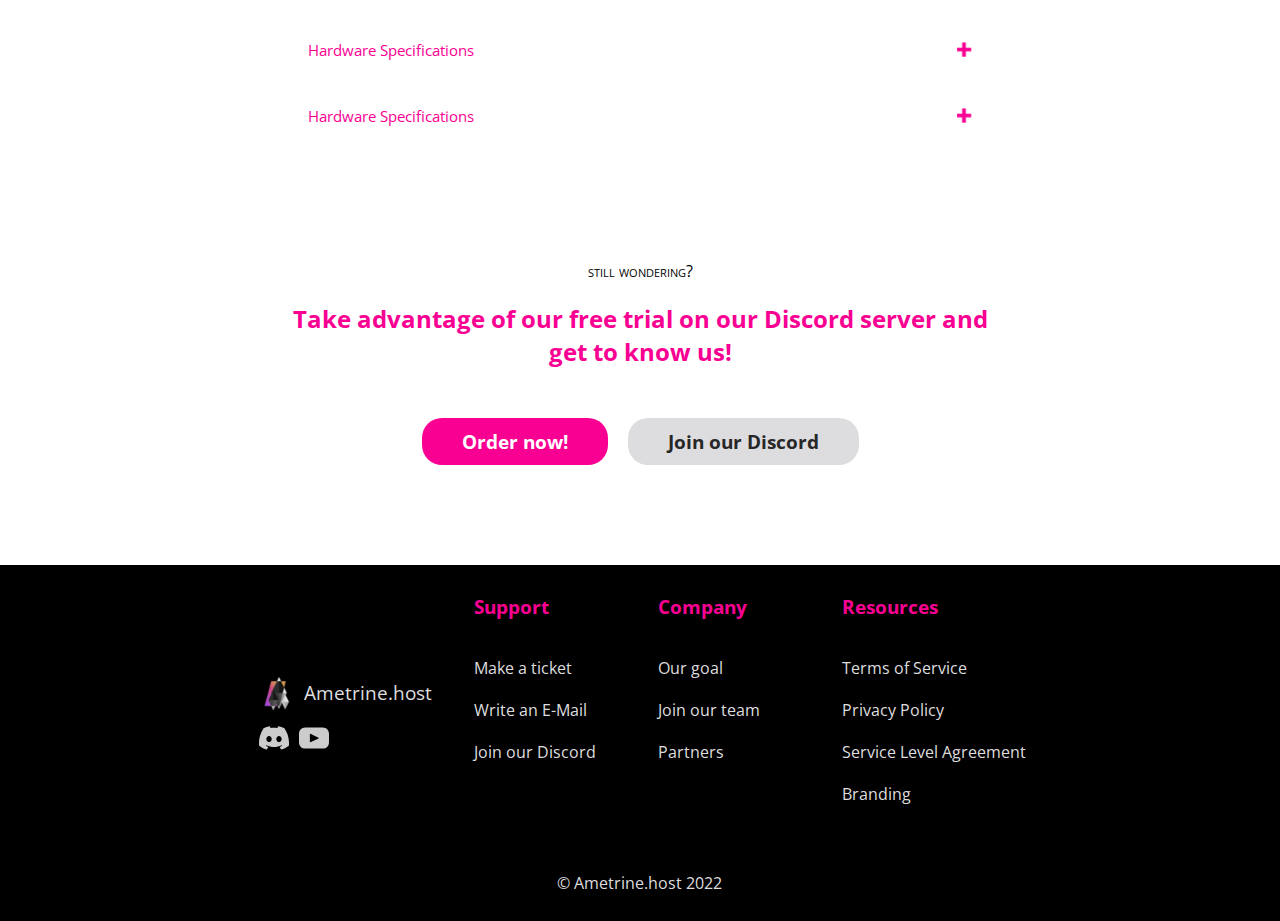
==== commit 90c19c7b: "Add copyright information" ====
--- a/html/index.html
+++ b/html/index.html
@@ -37,7 +37,6 @@
             <div class="anchor-wrapper hide-on-mobile">
                 <a href="">Products</a>
                 <a href="">Support</a>
-                <a href="">About</a>
                 <a href="">Resources</a>
                 <a href="">Uptime</a>
             </div>
@@ -231,6 +230,7 @@
                 </div>
             </div>
         </div>
+        <p>© Ametrine.host 2022</p>
     </footer>
     <script src="../js/index.js"></script>
 </body>
--- a/css/index.css
+++ b/css/index.css
@@ -276,6 +276,12 @@
     background: black;
     margin-top:100px;
     padding:10px;
+    display: grid;
+    grid-template-rows: 5fr 1fr;
+    justify-content: center;
+  }
+  footer > p{
+    color: var(--white);
   }
   footer > div{
     width: 100%;
@@ -357,6 +363,7 @@
 @media screen and (max-width: 870px){
     header{
         grid-template-columns: 1fr;
+        background-position: 40% 60%;
     }
     header img{
         display: none;
